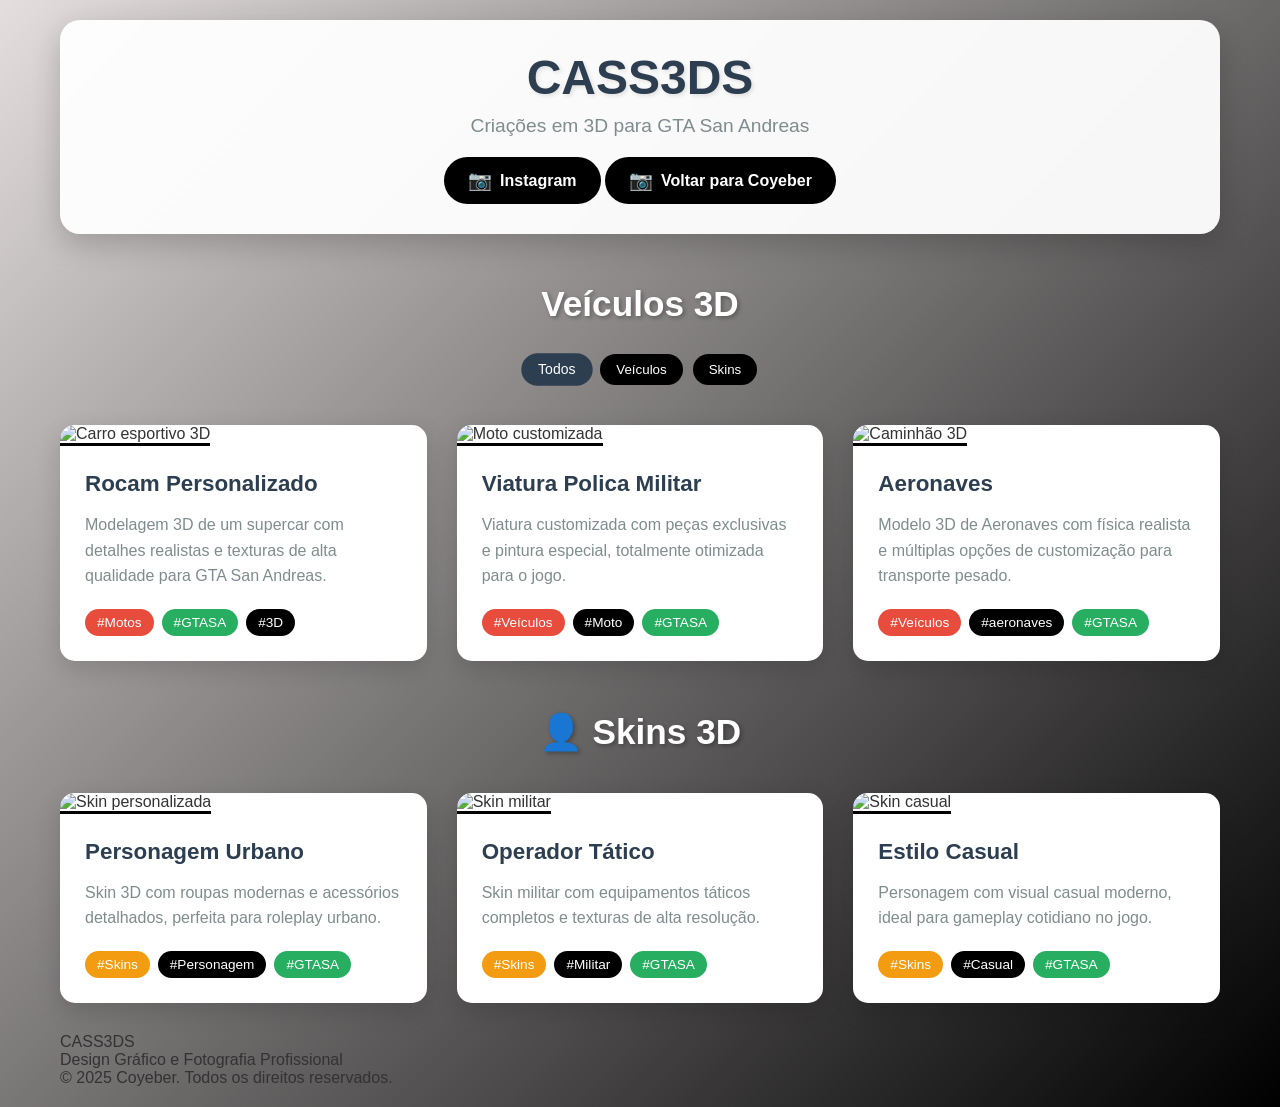
==== about.html @ 1d42cf5b "Add files via upload" ====
<!DOCTYPE html>
<html lang="pt-BR">
<head>
    <meta charset="UTF-8">
    <meta name="viewport" content="width=device-width, initial-scale=1.0">
    <title>CASS3DS - Veículos 3D & Skins GTA San Andreas</title>
    <link rel="icon" type="image/png" href="/api/placeholder/32/32">
    <link rel="stylesheet" href="styles2.css">
</head>
<head>
    <link rel="icon" type="image/png" href="https://i.ibb.co/FLfdYGYn/cass3ds-removebg-preview.png">
<body>
    <div class="container">
        <div class="header">
            <h1>CASS3DS</h1>
            <p>Criações em 3D para GTA San Andreas</p>
            <a href="https://www.instagram.com/cass3ds/?hl=pt" class="instagram-badge"> Instagram</a>
            <a href="index.html" class="instagram-badge"> Voltar para Coyeber</a>
        </div>

        <h2 class="section-title"> Veículos 3D</h2>
        <div class="posts-grid">
            <div class="post-card">
                <img src="https://i.ibb.co/Cs5NqG66/wwfasa.png" alt="Carro esportivo 3D" class="post-image">
                <div class="post-content">
                    <h3 class="post-title">Rocam Personalizado</h3>
                    <p class="post-description">Modelagem 3D de um supercar com detalhes realistas e texturas de alta qualidade para GTA San Andreas.</p>
                    <div class="post-tags">
                        <span class="tag vehicle">#Motos</span>
                        <span class="tag gta">#GTASA</span>
                        <span class="tag">#3D</span>
                    </div>
                </div>
            </div>

            <div class="post-card">
                <img src="https://i.ibb.co/00FVPtD/Screenshot-4.png" alt="Moto customizada" class="post-image">
                <div class="post-content">
                    <h3 class="post-title">Viatura Polica Militar</h3>
                    <p class="post-description">Viatura customizada com peças exclusivas e pintura especial, totalmente otimizada para o jogo.</p>
                    <div class="post-tags">
                        <span class="tag vehicle">#Veículos</span>
                        <span class="tag">#Moto</span>
                        <span class="tag gta">#GTASA</span>
                    </div>
                </div>
            </div>

            <div class="post-card">
                <img src="https://i.ibb.co/HfZ983Gx/fdzvgdh.png" alt="Caminhão 3D" class="post-image">
                <div class="post-content">
                    <h3 class="post-title">Aeronaves </h3>
                    <p class="post-description">Modelo 3D de Aeronaves com física realista e múltiplas opções de customização para transporte pesado.</p>
                    <div class="post-tags">
                        <span class="tag vehicle">#Veículos</span>
                        <span class="tag">#aeronaves</span>
                        <span class="tag gta">#GTASA</span>
                    </div>
                </div>
            </div>
        </div>

        <h2 class="section-title">👤 Skins 3D</h2>
        <div class="posts-grid">
            <div class="post-card">
                <img src="https://i.ibb.co/mVXtLrNr/web66.png" alt="Skin personalizada" class="post-image">
                <div class="post-content">
                    <h3 class="post-title">Personagem Urbano</h3>
                    <p class="post-description">Skin 3D com roupas modernas e acessórios detalhados, perfeita para roleplay urbano.</p>
                    <div class="post-tags">
                        <span class="tag skin">#Skins</span>
                        <span class="tag">#Personagem</span>
                        <span class="tag gta">#GTASA</span>
                    </div>
                </div>
            </div>

            <div class="post-card">
                <img src="https://i.ibb.co/3YchKKWd/web77.png" alt="Skin militar" class="post-image">
                <div class="post-content">
                    <h3 class="post-title">Operador Tático</h3>
                    <p class="post-description">Skin militar com equipamentos táticos completos e texturas de alta resolução.</p>
                    <div class="post-tags">
                        <span class="tag skin">#Skins</span>
                        <span class="tag">#Militar</span>
                        <span class="tag gta">#GTASA</span>
                    </div>
                </div>
            </div>

            <div class="post-card">
                <img src="https://i.ibb.co/1Gr09xMg/casa.png" alt="Skin casual" class="post-image">
                <div class="post-content">
                    <h3 class="post-title">Estilo Casual</h3>
                    <p class="post-description">Personagem com visual casual moderno, ideal para gameplay cotidiano no jogo.</p>
                    <div class="post-tags">
                        <span class="tag skin">#Skins</span>
                        <span class="tag">#Casual</span>
                        <span class="tag gta">#GTASA</span>
                    </div>
                </div>
            </div>

    
            
            

         <footer>
        <div class="logo">CASS3DS</div>
        <p>Design Gráfico e Fotografia Profissional</p>
    
            </a>
        </div>
        <p>&copy; 2025 Coyeber. Todos os direitos reservados.</p>
    </footer>
    <script src="script.js"></script>
</body>
</html>
---- styles2.css ----
* {
    margin: 0;
    padding: 0;
    box-sizing: border-box;
}

body {
    font-family: 'Arial', sans-serif;
    background: linear-gradient(135deg, #e4dede 0%, #000000 100%);
    min-height: 100vh;
    color: #333;
}

.container {
    max-width: 1200px;
    margin: 0 auto;
    padding: 20px;
}

.header {
    text-align: center;
    margin-bottom: 40px;
    background: rgba(255, 255, 255, 0.95);
    padding: 30px;
    border-radius: 20px;
    box-shadow: 0 10px 30px rgba(0, 0, 0, 0.2);
}

.header h1 {
    font-size: 3em;
    color: #2c3e50;
    margin-bottom: 10px;
    text-shadow: 2px 2px 4px rgba(0, 0, 0, 0.1);
}

.header p {
    font-size: 1.2em;
    color: #7f8c8d;
    margin-bottom: 20px;
}

.instagram-badge {
    display: inline-flex;
    align-items: center;
    background: linear-gradient(45deg, #000000 0%, #000000 25%, #000000 50%, #000000 75%, #000000 100%);
    color: white;
    padding: 12px 24px;
    border-radius: 50px;
    text-decoration: none;
    font-weight: bold;
    transition: transform 0.3s ease;
}

.instagram-badge:hover {
    transform: scale(1.05);
}

.instagram-badge::before {
    content: "📷";
    margin-right: 8px;
    font-size: 1.2em;
}

.posts-grid {
    display: grid;
    grid-template-columns: repeat(auto-fit, minmax(350px, 1fr));
    gap: 30px;
    margin-top: 40px;
}

.post-card {
    background: white;
    border-radius: 15px;
    overflow: hidden;
    box-shadow: 0 8px 25px rgba(0, 0, 0, 0.15);
    transition: transform 0.3s ease, box-shadow 0.3s ease;
}

.post-card:hover {
    transform: translateY(-10px);
    box-shadow: 0 15px 40px rgba(0, 0, 0, 0.25);
}

.post-image {
    width: 100%;
    height: 300px;
    object-fit: cover;
    border-bottom: 3px solid #000000;
}

.post-content {
    padding: 25px;
}

.post-title {
    font-size: 1.4em;
    font-weight: bold;
    color: #2c3e50;
    margin-bottom: 15px;
}

.post-description {
    color: #7f8c8d;
    line-height: 1.6;
    margin-bottom: 20px;
}

.post-tags {
    display: flex;
    flex-wrap: wrap;
    gap: 8px;
}

.tag {
    background: #000000;
    color: white;
    padding: 6px 12px;
    border-radius: 20px;
    font-size: 0.85em;
    font-weight: 500;
}

.tag.vehicle {
    background: #e74c3c;
}

.tag.skin {
    background: #f39c12;
}

.tag.gta {
    background: #27ae60;
}

.section-title {
    text-align: center;
    font-size: 2.2em;
    color: white;
    margin: 50px 0 30px 0;
    text-shadow: 2px 2px 4px rgba(0, 0, 0, 0.3);
}

.footer {
    text-align: center;
    margin-top: 60px;
    padding: 30px;
    background: rgba(255, 255, 255, 0.1);
    border-radius: 15px;
    color: white;
    backdrop-filter: blur(10px);
}

@media (max-width: 768px) {
    .header h1 {
        font-size: 2.2em;
    }
    
    .posts-grid {
        grid-template-columns: 1fr;
    }
    
    .container {
        padding: 15px;
    }
}


.post-card {
    opacity: 0;
    transform: translateY(20px);
    transition: opacity 0.5s ease, transform 0.5s ease;
}

.post-card.animate {
    opacity: 1;
    transform: translateY(0);
}


.modal {
    position: fixed;
    top: 0;
    left: 0;
    width: 100%;
    height: 100%;
    background-color: rgba(0, 0, 0, 0.8);
    display: flex;
    justify-content: center;
    align-items: center;
    z-index: 1000;
}

.modal-content {
    background: white;
    padding: 20px;
    border-radius: 10px;
    max-width: 80%;
    max-height: 80%;
    text-align: center;
    position: relative;
}

.modal-content img {
    max-width: 100%;
    max-height: 70vh;
    border-radius: 5px;
}

.close-modal {
    position: absolute;
    top: 10px;
    right: 20px;
    font-size: 30px;
    cursor: pointer;
    color: #333;
}

/* Botões de filtro */
.filter-buttons {
    display: flex;
    justify-content: center;
    gap: 10px;
    margin-bottom: 20px;
}

.filter-btn {
    padding: 8px 16px;
    border: none;
    border-radius: 20px;
    background: #000000;
    color: white;
    cursor: pointer;
    transition: all 0.3s ease;
}

.filter-btn.active {
    background: #2c3e50;
    transform: scale(1.05);
}

.filter-btn:hover {
    transform: scale(1.05);
}


.back-to-top {
    position: fixed;
    bottom: 20px;
    right: 20px;
    width: 50px;
    height: 50px;
    border-radius: 50%;
    background: linear-gradient(135deg, #667eea 0%, #764ba2 100%);
    color: white;
    border: none;
    font-size: 20px;
    cursor: pointer;
    display: none;
    box-shadow: 0 4px 15px rgba(0, 0, 0, 0.2);
    transition: all 0.3s ease;
}

.back-to-top:hover {
    transform: scale(1.1);
}
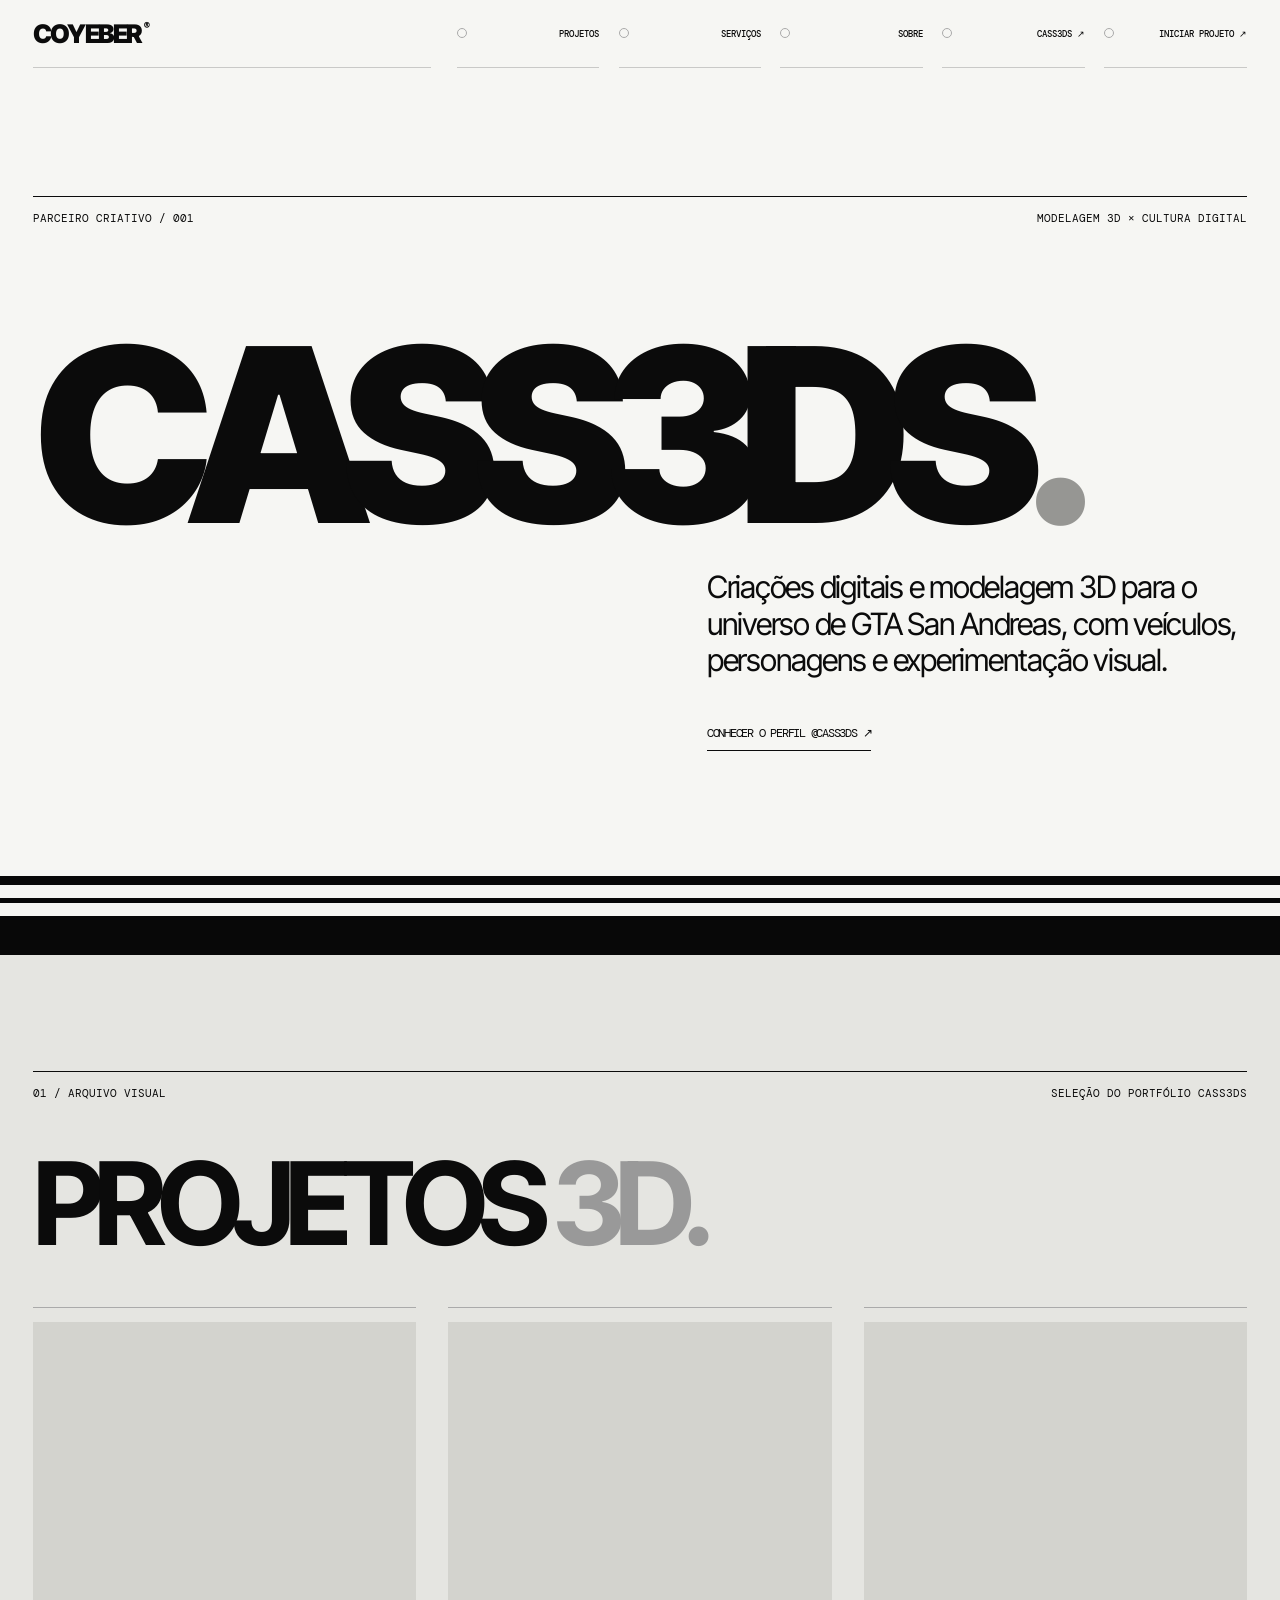
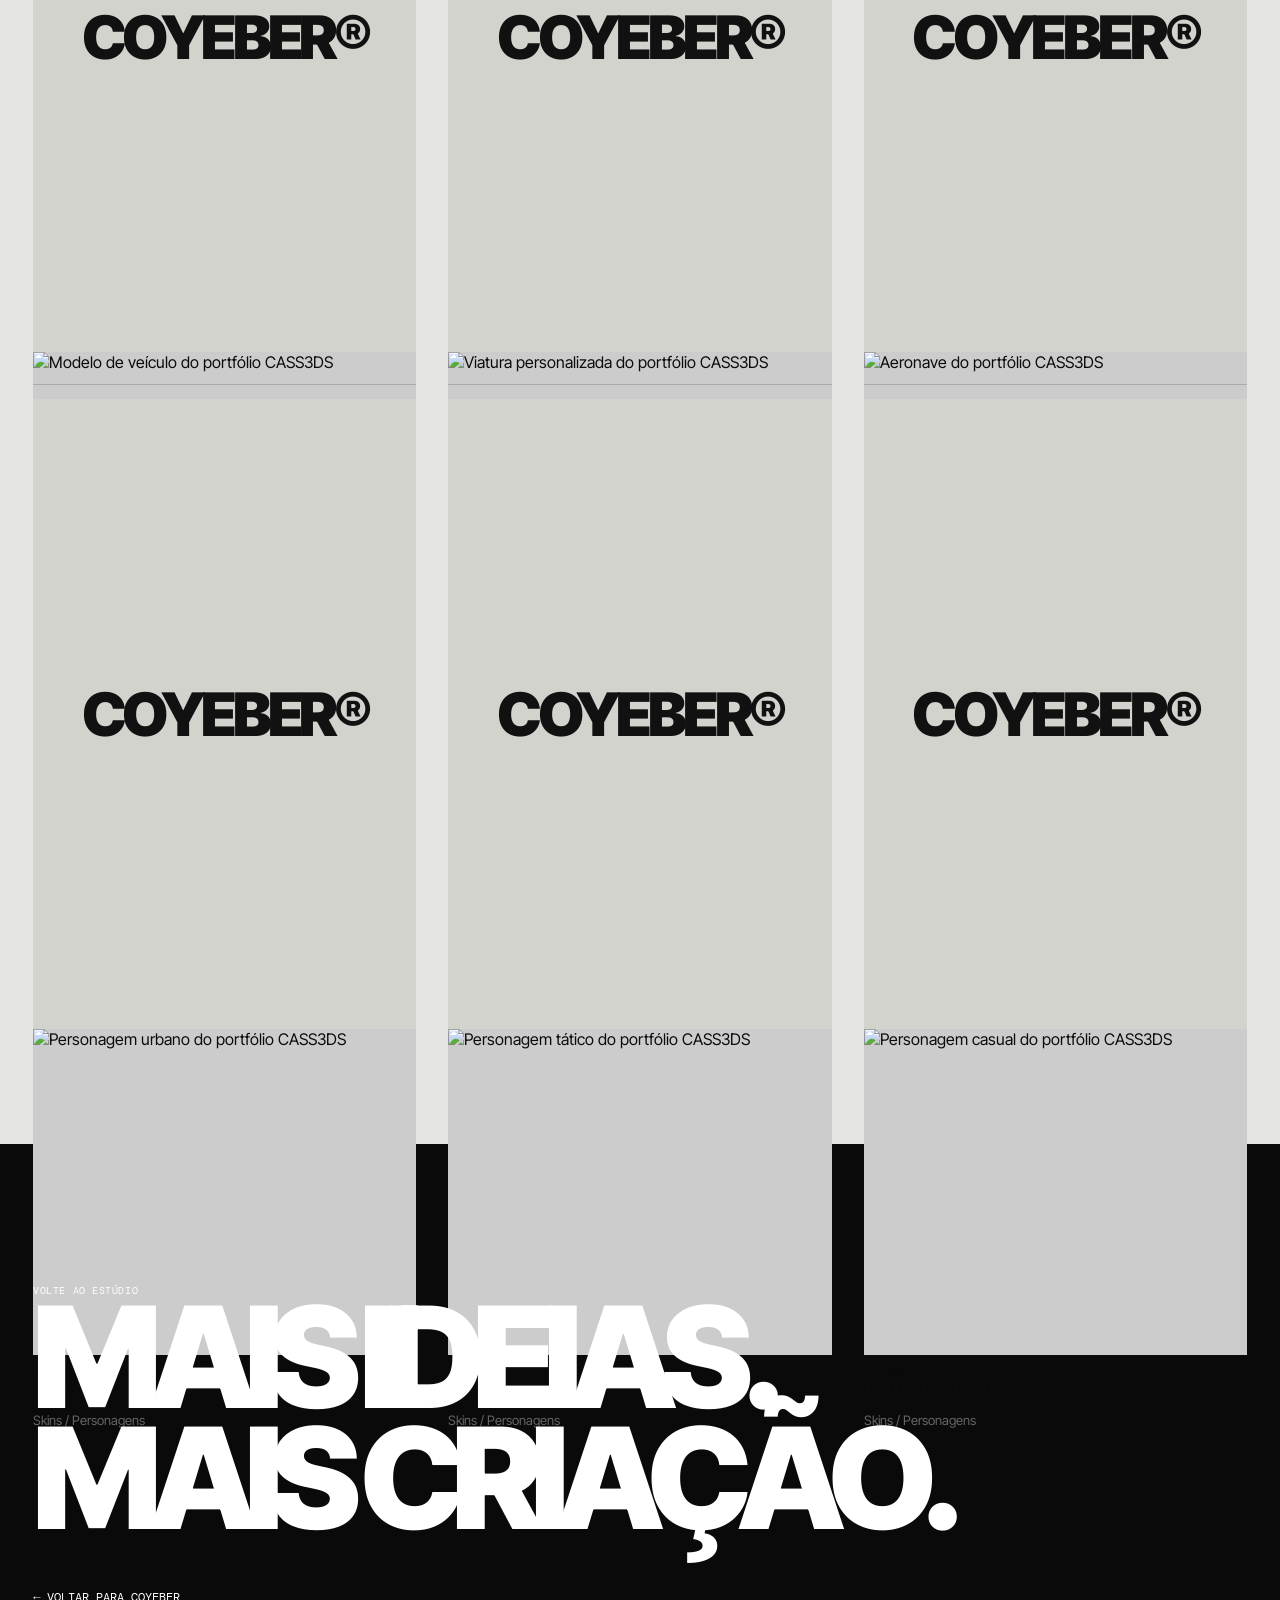
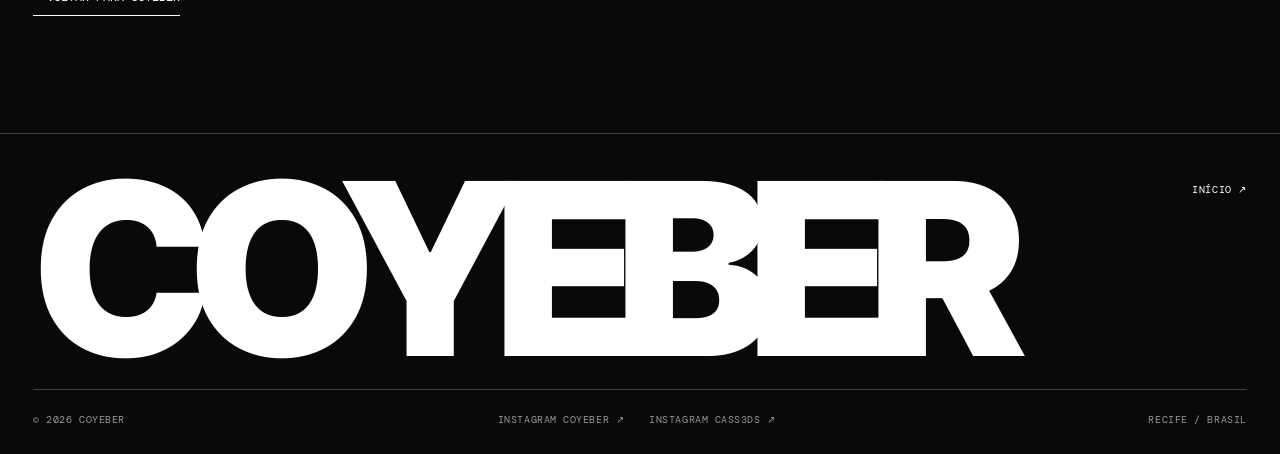
==== commit 2ca28dcd: "Redesign: unifica página do parceiro CASS3DS com identidade Coyeber" ====
--- a/about.html
+++ b/about.html
@@ -1,118 +1,78 @@
-<!DOCTYPE html>
-<html lang="pt-BR">
-<head>
-    <meta charset="UTF-8">
-    <meta name="viewport" content="width=device-width, initial-scale=1.0">
-    <title>CASS3DS - Veículos 3D & Skins GTA San Andreas</title>
-    <link rel="icon" type="image/png" href="/api/placeholder/32/32">
-    <link rel="stylesheet" href="styles2.css">
-</head>
-<head>
-    <link rel="icon" type="image/png" href="https://i.ibb.co/FLfdYGYn/cass3ds-removebg-preview.png">
-<body>
-    <div class="container">
-        <div class="header">
-            <h1>CASS3DS</h1>
-            <p>Criações em 3D para GTA San Andreas</p>
-            <a href="https://www.instagram.com/cass3ds/?hl=pt" class="instagram-badge"> Instagram</a>
-            <a href="index.html" class="instagram-badge"> Voltar para Coyeber</a>
-        </div>
-
-        <h2 class="section-title"> Veículos 3D</h2>
-        <div class="posts-grid">
-            <div class="post-card">
-                <img src="https://i.ibb.co/Cs5NqG66/wwfasa.png" alt="Carro esportivo 3D" class="post-image">
-                <div class="post-content">
-                    <h3 class="post-title">Rocam Personalizado</h3>
-                    <p class="post-description">Modelagem 3D de um supercar com detalhes realistas e texturas de alta qualidade para GTA San Andreas.</p>
-                    <div class="post-tags">
-                        <span class="tag vehicle">#Motos</span>
-                        <span class="tag gta">#GTASA</span>
-                        <span class="tag">#3D</span>
-                    </div>
-                </div>
-            </div>
-
-            <div class="post-card">
-                <img src="https://i.ibb.co/00FVPtD/Screenshot-4.png" alt="Moto customizada" class="post-image">
-                <div class="post-content">
-                    <h3 class="post-title">Viatura Polica Militar</h3>
-                    <p class="post-description">Viatura customizada com peças exclusivas e pintura especial, totalmente otimizada para o jogo.</p>
-                    <div class="post-tags">
-                        <span class="tag vehicle">#Veículos</span>
-                        <span class="tag">#Moto</span>
-                        <span class="tag gta">#GTASA</span>
-                    </div>
-                </div>
-            </div>
-
-            <div class="post-card">
-                <img src="https://i.ibb.co/HfZ983Gx/fdzvgdh.png" alt="Caminhão 3D" class="post-image">
-                <div class="post-content">
-                    <h3 class="post-title">Aeronaves </h3>
-                    <p class="post-description">Modelo 3D de Aeronaves com física realista e múltiplas opções de customização para transporte pesado.</p>
-                    <div class="post-tags">
-                        <span class="tag vehicle">#Veículos</span>
-                        <span class="tag">#aeronaves</span>
-                        <span class="tag gta">#GTASA</span>
-                    </div>
-                </div>
-            </div>
-        </div>
-
-        <h2 class="section-title">👤 Skins 3D</h2>
-        <div class="posts-grid">
-            <div class="post-card">
-                <img src="https://i.ibb.co/mVXtLrNr/web66.png" alt="Skin personalizada" class="post-image">
-                <div class="post-content">
-                    <h3 class="post-title">Personagem Urbano</h3>
-                    <p class="post-description">Skin 3D com roupas modernas e acessórios detalhados, perfeita para roleplay urbano.</p>
-                    <div class="post-tags">
-                        <span class="tag skin">#Skins</span>
-                        <span class="tag">#Personagem</span>
-                        <span class="tag gta">#GTASA</span>
-                    </div>
-                </div>
-            </div>
-
-            <div class="post-card">
-                <img src="https://i.ibb.co/3YchKKWd/web77.png" alt="Skin militar" class="post-image">
-                <div class="post-content">
-                    <h3 class="post-title">Operador Tático</h3>
-                    <p class="post-description">Skin militar com equipamentos táticos completos e texturas de alta resolução.</p>
-                    <div class="post-tags">
-                        <span class="tag skin">#Skins</span>
-                        <span class="tag">#Militar</span>
-                        <span class="tag gta">#GTASA</span>
-                    </div>
-                </div>
-            </div>
-
-            <div class="post-card">
-                <img src="https://i.ibb.co/1Gr09xMg/casa.png" alt="Skin casual" class="post-image">
-                <div class="post-content">
-                    <h3 class="post-title">Estilo Casual</h3>
-                    <p class="post-description">Personagem com visual casual moderno, ideal para gameplay cotidiano no jogo.</p>
-                    <div class="post-tags">
-                        <span class="tag skin">#Skins</span>
-                        <span class="tag">#Casual</span>
-                        <span class="tag gta">#GTASA</span>
-                    </div>
-                </div>
-            </div>
-
-    
-            
-            
-
-         <footer>
-        <div class="logo">CASS3DS</div>
-        <p>Design Gráfico e Fotografia Profissional</p>
-    
-            </a>
-        </div>
-        <p>&copy; 2025 Coyeber. Todos os direitos reservados.</p>
-    </footer>
-    <script src="script.js"></script>
-</body>
+<!DOCTYPE html>
+<html lang="pt-BR">
+<head>
+  <meta charset="UTF-8">
+  <meta name="viewport" content="width=device-width,initial-scale=1">
+  <meta name="description" content="Conheça a CASS3DS, parceiro criativo em modelagem e criações 3D para GTA San Andreas, apresentado pela Coyeber.">
+  <meta name="theme-color" content="#f6f6f3">
+  <title>CASS3DS — Parceiro criativo | Coyeber®</title>
+  <link rel="icon" type="image/png" href="https://i.ibb.co/xt2hvfv3/Screenshot-3-removebg-preview.png">
+  <link rel="preconnect" href="https://fonts.googleapis.com">
+  <link rel="preconnect" href="https://fonts.gstatic.com" crossorigin>
+  <link href="https://fonts.googleapis.com/css2?family=DM+Mono:wght@400;500&family=Inter+Tight:wght@400;500;600;700;800;900&display=swap" rel="stylesheet">
+  <link rel="stylesheet" href="styles.css">
+  <style>
+    .partner-hero {padding-top:clamp(90px,10vw,175px);padding-bottom:clamp(95px,9vw,150px);}
+    .partner-topline {font:11px var(--mono);border-top:1px solid var(--ink);padding-top:14px;display:flex;justify-content:space-between;gap:15px;}
+    .partner-title {font-size:clamp(81px,19vw,330px);line-height:.78;letter-spacing:-.1em;font-weight:900;margin:clamp(70px,9vw,155px) 0 40px;}
+    .partner-intro {margin-left:auto;max-width:540px;font-size:clamp(20px,2.4vw,36px);line-height:1.18;letter-spacing:-.04em;}
+    .partner-intro p {margin:0 0 30px;}
+    .partner-intro a {font:12px var(--mono);border-bottom:1px solid;display:inline-block;padding-bottom:9px;}
+    .partner-work {background:#e5e5e1;padding:clamp(85px,9vw,155px) 0;}
+    .partner-work h2 {font-size:clamp(52px,9vw,155px);letter-spacing:-.085em;line-height:.85;margin:55px 0;}
+    .partner-work h2 span {color:#999;}
+    .partner-gallery {display:grid;grid-template-columns:repeat(3,1fr);gap:clamp(16px,2.5vw,40px);}
+    .partner-gallery figure {margin:0;min-width:0;border-top:1px solid #aaa;padding-top:14px;}
+    .partner-gallery img {width:100%;aspect-ratio:1/.85;object-fit:cover;background:#ccc;}
+    .partner-gallery figcaption {padding-top:13px;}
+    .partner-gallery h3 {font-size:clamp(19px,2.2vw,31px);letter-spacing:-.055em;margin:0 0 9px;}
+    .partner-gallery p {font-size:13px;line-height:1.4;margin:0;color:#666;}
+    .partner-end {background:#0a0a0a;color:#fff;padding:clamp(80px,10vw,170px) 0;}
+    .partner-end h2 {font-weight:900;font-size:clamp(60px,11vw,185px);letter-spacing:-.09em;line-height:.86;margin:0 0 45px;}
+    .partner-end a {font:12px var(--mono);border-bottom:1px solid;padding-bottom:10px;}
+    @media(max-width:650px){.partner-title{font-size:19vw;}.partner-gallery{grid-template-columns:repeat(2,1fr)}.partner-intro{margin-left:0}.partner-topline{font-size:9px}}
+    @media(max-width:410px){.partner-gallery{grid-template-columns:1fr}}
+  </style>
+</head>
+<body>
+  <a class="skip-link" href="#conteudo">Pular para o conteúdo</a>
+  <header class="site-header">
+    <div class="header-inner">
+      <a href="index.html" class="brand">COYEBER<span class="brand-mark">®</span></a>
+      <button class="menu-toggle" aria-label="Abrir menu" aria-controls="primary-nav" aria-expanded="false"><span></span><span></span></button>
+      <nav class="primary-nav" id="primary-nav" aria-label="Navegação principal">
+        <a href="index.html#projetos"><i aria-hidden="true"></i> PROJETOS</a>
+        <a href="index.html#servicos"><i aria-hidden="true"></i> SERVIÇOS</a>
+        <a href="index.html#sobre"><i aria-hidden="true"></i> SOBRE</a>
+        <a href="https://www.instagram.com/cass3ds/" target="_blank" rel="noopener noreferrer"><i aria-hidden="true"></i> CASS3DS ↗</a>
+        <a href="index.html#contato" class="nav-contact"><i aria-hidden="true"></i> INICIAR PROJETO ↗</a>
+      </nav>
+    </div>
+  </header>
+  <main id="conteudo">
+    <section class="partner-hero section-shell">
+      <div class="partner-topline"><span>PARCEIRO CRIATIVO / 001</span><span>MODELAGEM 3D × CULTURA DIGITAL</span></div>
+      <h1 class="partner-title">CASS3DS<span style="color:#969693">.</span></h1>
+      <div class="partner-intro"><p>Criações digitais e modelagem 3D para o universo de GTA San Andreas, com veículos, personagens e experimentação visual.</p><a href="https://www.instagram.com/cass3ds/" target="_blank" rel="noopener noreferrer">CONHECER O PERFIL @CASS3DS ↗</a></div>
+    </section>
+    <div class="hero-stripes" aria-hidden="true"><span></span><span></span><span></span></div>
+    <section class="partner-work">
+      <div class="section-shell">
+        <div class="partner-topline"><span>01 / ARQUIVO VISUAL</span><span>SELEÇÃO DO PORTFÓLIO CASS3DS</span></div>
+        <h2>PROJETOS <span>3D.</span></h2>
+        <div class="partner-gallery">
+          <figure><img src="https://i.ibb.co/Cs5NqG66/wwfasa.png" alt="Modelo de veículo do portfólio CASS3DS" loading="lazy"><figcaption><h3>Rocam personalizado</h3><p>Veículos / GTA San Andreas</p></figcaption></figure>
+          <figure><img src="https://i.ibb.co/00FVPtD/Screenshot-4.png" alt="Viatura personalizada do portfólio CASS3DS" loading="lazy"><figcaption><h3>Viatura personalizada</h3><p>Veículos / GTA San Andreas</p></figcaption></figure>
+          <figure><img src="https://i.ibb.co/HfZ983Gx/fdzvgdh.png" alt="Aeronave do portfólio CASS3DS" loading="lazy"><figcaption><h3>Aeronaves</h3><p>Modelagem / GTA San Andreas</p></figcaption></figure>
+          <figure><img src="https://i.ibb.co/mVXtLrNr/web66.png" alt="Personagem urbano do portfólio CASS3DS" loading="lazy"><figcaption><h3>Personagem urbano</h3><p>Skins / Personagens</p></figcaption></figure>
+          <figure><img src="https://i.ibb.co/3YchKKWd/web77.png" alt="Personagem tático do portfólio CASS3DS" loading="lazy"><figcaption><h3>Operador tático</h3><p>Skins / Personagens</p></figcaption></figure>
+          <figure><img src="https://i.ibb.co/1Gr09xMg/casa.png" alt="Personagem casual do portfólio CASS3DS" loading="lazy"><figcaption><h3>Estilo casual</h3><p>Skins / Personagens</p></figcaption></figure>
+        </div>
+      </div>
+    </section>
+    <section class="partner-end"><div class="section-shell"><p class="section-kicker">VOLTE AO ESTÚDIO</p><h2>MAIS IDEIAS.<br>MAIS CRIAÇÃO.</h2><a href="index.html">← VOLTAR PARA COYEBER</a></div></section>
+  </main>
+  <footer class="site-footer"><div class="section-shell"><div class="footer-top"><a href="index.html" class="footer-wordmark">COYEBER<sup>®</sup></a><a href="index.html" class="back-top">INÍCIO ↗</a></div><div class="footer-bottom"><span>© <span id="year">2026</span> COYEBER</span><div><a href="https://www.instagram.com/coyeber/" target="_blank" rel="noopener noreferrer">INSTAGRAM COYEBER ↗</a><a href="https://www.instagram.com/cass3ds/" target="_blank" rel="noopener noreferrer">INSTAGRAM CASS3DS ↗</a></div><span>RECIFE / BRASIL</span></div></div></footer>
+  <script src="script.js" defer></script>
+</body>
 </html>
--- a/styles.css
+++ b/styles.css
@@ -0,0 +1,300 @@
+/* COYEBER® — editorial creative agency / 2026 */
+:root {
+  --paper: #f6f6f3;
+  --ink: #0b0b0b;
+  --white: #fff;
+  --gray: #686868;
+  --rule: #c9c9c7;
+  --muted: #e9e9e5;
+  --red: #df2228;
+  --mono: "DM Mono", "Courier New", monospace;
+  --sans: "Inter Tight", "Arial Narrow", Arial, sans-serif;
+  --page-margin: clamp(18px, 2.6vw, 48px);
+}
+*, *::before, *::after {box-sizing: border-box;}
+html {scroll-behavior: smooth;scroll-padding-top: 85px;}
+body {margin: 0;background: var(--paper);color: var(--ink);font-family: var(--sans);-webkit-font-smoothing: antialiased;}
+button, input, textarea, select {font: inherit;}
+button {cursor: pointer;}
+a {color: inherit;text-decoration: none;}
+img {max-width: 100%;display: block;}
+::selection {background: var(--ink);color: var(--white);}
+:focus-visible {outline: 2px solid var(--red);outline-offset: 5px;}
+.skip-link {position: fixed;top: -100px;left: 16px;padding: 12px 18px;color: white;background: black;z-index: 1000;}
+.skip-link:focus {top: 10px;}
+.section-shell {max-width: 1900px;margin-inline: auto;padding-inline: var(--page-margin);}
+.small-label,.section-kicker,.section-heading-top,.hero-meta,.hero-bottom,.cover-micro,.cover-foot,.project-index,.project-type,.archive-grid figcaption,.about-facts span,.process-grid>div>span,.contact-top,.form-disclaimer,.footer-bottom,.back-top {font-family: var(--mono);font-size: 10px;letter-spacing: .055em;}
+.site-header {position: relative;z-index: 100;background: var(--paper);}
+.header-inner {display: grid;grid-template-columns: 1.62fr 3.22fr;gap: 26px;max-width: 1900px;margin: auto;padding: 20px var(--page-margin) 0;}
+.brand {font-weight: 900;font-size: clamp(22px, 2vw, 31px);line-height: 1;letter-spacing: -.075em;white-space: nowrap;padding: 1px 0 20px;border-bottom: 1px solid var(--rule);}
+.brand-mark {font-family: var(--mono);font-size: 9px;vertical-align: top;letter-spacing: 0;margin-left: 3px;}
+.primary-nav {display: grid;grid-template-columns: repeat(5,minmax(0,1fr));gap: clamp(10px, 1.5vw, 25px);align-items: stretch;}
+.primary-nav>a {font-family: var(--mono);font-size: clamp(9px, .72vw, 12px);font-weight: 500;display: flex;align-items: flex-start;justify-content: space-between;gap: 5px;padding: 8px 0 20px;border-bottom: 1px solid var(--rule);white-space: nowrap;transition: border-color .2s;}
+.primary-nav>a:hover {border-color: var(--ink);}
+.primary-nav i {width: 10px;height: 10px;flex: 0 0 auto;border: 1px solid #aaa;border-radius: 50%;transition: background .2s,border-color .2s;}
+.primary-nav>a:hover i {background: var(--ink);border-color: var(--ink);}
+.nav-contact>span {font-size: 14px;line-height: .7;}
+.menu-toggle {display: none;}
+.hero {padding-top: clamp(80px, 8vw, 170px);min-height: min(760px,92vh);position: relative;padding-bottom: clamp(68px,7vw,125px);}
+.hero-meta {display: flex;justify-content: space-between;gap: 20px;color: #555;white-space: nowrap;font-size: 10px;}
+.status-dot {display: inline-block;width: 6px;height: 6px;background: var(--ink);border-radius: 100%;margin: 0 8px 1px 0;}
+.hero-composition {position: relative;padding-top: clamp(32px,3.9vw,70px);}
+.hero-title {font-size: clamp(60px,10.9vw,208px);line-height: .77;font-weight: 900;letter-spacing: -.095em;margin: 0;text-transform: uppercase;}
+.hero-title>span {display: block;white-space: nowrap;}
+.hero-indent {padding-left: 25.1%;}
+.hero-ending {display: flex !important;align-items: flex-end;gap: clamp(6px,1.1vw,20px);padding-left: 24.2%;margin-top: clamp(3px,.45vw,12px);}
+.hero-ending>span:last-child {font-size: .67em;letter-spacing: -.089em;margin-bottom: .017em;}
+.hero-period {color: var(--red);}
+.hero-object {height: .94em;width: 1.34em;flex: 0 0 auto;background: #080808;border-radius: 3px;color: white;display: flex;align-items: center;justify-content: center;position: relative;overflow: hidden;}
+.hero-object::before,.hero-object::after {content:"";position:absolute;border:1px solid #494949;border-radius:50%;width:.67em;height:.67em;transform:rotate(-26deg) scaleX(.56);}
+.hero-object::after {width:.84em;height:.84em;transform:rotate(26deg) scaleX(.56);border-color:#303030;}
+.hero-object-core {font-size:.64em;font-weight:900;letter-spacing:-.1em;line-height:1;color:white;transform:rotate(-17deg);z-index:1;}
+.object-caption {position:absolute;bottom:10%;left:7%;font-family:var(--mono);font-size:clamp(5px,.65vw,10px);letter-spacing:0;z-index:2;white-space:nowrap;}
+.hero-side-note {position:absolute;right:0;top:clamp(14px,1vw,25px);width:clamp(175px,18%,285px);text-align:justify;}
+.hero-side-note p {font-size:clamp(13px,1.1vw,19px);line-height:1.2;letter-spacing:-.03em;margin:14px 0 0;}
+.hero-side-note .small-label {display:block;text-align:right;color:#777;}
+.hero-bottom {display:flex;justify-content:space-between;align-items:center;gap:20px;margin-top:clamp(80px,10vw,180px);font-size:11px;}
+.inline-link {border-bottom: 1px solid var(--ink);padding-bottom:5px;font-family:var(--mono);}
+.inline-link span {margin-left:35px;}
+.hero-stripes {height: 89px;overflow:hidden;background:var(--paper);display:flex;flex-direction:column;justify-content:flex-end;gap:13px;}
+.hero-stripes span {display:block;background:#080808;width:100%;height:9px;flex-shrink:0;}
+.hero-stripes span:nth-child(2) {height:5px;}
+.hero-stripes span:last-child {height:39px;}
+.intro-section {background:var(--ink);color:white;padding:clamp(80px,10vw,185px) 0 clamp(85px,11vw,200px);}
+.intro-layout {display:grid;grid-template-columns:1fr 2.3fr;gap:40px;}
+.section-kicker {margin:0;padding-top:12px;}
+.intro-layout h2 {font-size:clamp(55px,8.9vw,160px);font-weight:900;line-height:.89;letter-spacing:-.08em;margin:0;}
+.intro-layout h2 em {font-style:normal;color:#8c8c8c;}
+.intro-layout p:not(.section-kicker) {font-size:clamp(19px,2.4vw,36px);line-height:1.24;letter-spacing:-.035em;max-width:760px;margin:60px 0 36px;}
+.text-link {display:inline-flex;align-items:center;gap:56px;font-family:var(--mono);font-size:12px;border-bottom:1px solid;padding-bottom:9px;}
+.text-link-light {border-color:#aaa;}
+.services-section,.works-section>.section-shell,.archive-section,.process-section {padding-top:clamp(90px,9vw,160px);padding-bottom:clamp(100px,9vw,165px);}
+.section-heading {margin-bottom:clamp(38px,5vw,80px);}
+.section-heading-top {border-top:1px solid var(--ink);padding-top:12px;display:flex;align-items:center;justify-content:space-between;gap:15px;font-size:11px;}
+.section-heading h2 {font-weight:900;letter-spacing:-.075em;line-height:.95;font-size:clamp(58px,8.1vw,145px);margin:clamp(40px,5vw,80px) 0 0;}
+.section-heading h2>span {color:#969693;}
+.section-heading h2 sup {font-family:var(--mono);letter-spacing:0;font-size:12px;vertical-align:top;position:relative;top:15px;margin-left:13px;}
+.services-list {border-top:1px solid var(--ink);}
+.service-row {display:grid;grid-template-columns: minmax(50px,.5fr) minmax(0,4fr) minmax(35px,.3fr);gap:20px;padding:clamp(20px,2.8vw,45px) 0;border-bottom:1px solid var(--rule);transition:padding .25s;}
+.service-row:hover {padding-inline:10px;}
+.service-num {font-family:var(--mono);font-size:11px;padding-top:7px;}
+.service-row h3 {font-size:clamp(25px,3.45vw,61px);line-height:1;letter-spacing:-.055em;margin:0;font-weight:800;}
+.service-row p {font-size:clamp(13px,1.15vw,19px);color:#5c5c5c;line-height:1.45;max-width:650px;margin:13px 0 0;}
+.service-arrow {font-size:clamp(27px,3vw,46px);line-height:1;justify-self:end;}
+.works-section {background:#ededeb;}
+.featured-grid {display:grid;grid-template-columns:1.23fr 1fr;gap:clamp(24px,3vw,55px);}
+.project-card {min-width:0;}
+.project-cover {height:clamp(300px,37vw,630px);overflow:hidden;position:relative;background:#151515;color:white;isolation:isolate;transition:transform .3s;}
+.project-card:not(.project-large) .project-cover {height:clamp(290px,31vw,510px);}
+.project-card:nth-child(3) .project-cover {height:clamp(290px,31vw,510px);}
+.project-card:nth-child(4) .project-cover {height:clamp(290px,31vw,510px);}
+.project-large {grid-row:span 1;}
+.cover-supercopa {background:#d72028;padding:clamp(25px,3vw,55px);display:flex;flex-direction:column;justify-content:space-between;}
+.cover-supercopa::before {content:"";position:absolute;width:65%;height:135%;border:2px solid #fff;border-radius:50%;top:-19%;right:-28%;transform:rotate(-29deg);opacity:.6;}
+.cover-supercopa::after {content:"";position:absolute;width:48%;height:108%;border:1px solid #fff;border-radius:50%;top:-7%;right:-13%;transform:rotate(-29deg);opacity:.6;}
+.cover-supercopa .cover-micro,.cover-supercopa .cover-foot,.super-text {position:relative;z-index:2;}
+.super-text {font-weight:900;letter-spacing:-.099em;font-size:clamp(63px,9.2vw,168px);line-height:.78;white-space:nowrap;}
+.super-text span {font-size:.1em;letter-spacing:0;position:relative;top:-4em;margin-left:8px;}
+.cover-foot {display:flex;justify-content:space-between;align-items:end;line-height:1.3;}
+.cover-foot span:first-child {font-weight:700;font-family:var(--sans);font-size:clamp(30px,3.8vw,60px);letter-spacing:-.075em;line-height:.87;}
+.cover-identity {padding:clamp(25px,3vw,50px);display:flex;flex-direction:column;justify-content:space-between;}
+.identity-symbol {font-size:clamp(200px,25vw,390px);line-height:.7;font-weight:900;letter-spacing:-.16em;text-align:center;margin-right:12%;}
+.identity-symbol span {font-size:.19em;vertical-align:top;letter-spacing:0;margin-left:.2em;color:#a8a8a8;}
+.identity-name {font-weight:900;font-size:clamp(21px,3.2vw,55px);letter-spacing:-.075em;}
+.cover-gallery {background:#e2e2e2;color:white;}
+.cover-gallery img {width:100%;height:100%;object-fit:cover;filter:grayscale(100%);transition:filter .5s,transform .6s;}
+.cover-gallery:hover img {filter:grayscale(0%);transform:scale(1.045);}
+.cover-stamp {position:absolute;bottom:22px;left:22px;background:#0b0b0b;color:white;padding:10px 12px;font-family:var(--mono);font-size:11px;line-height:1.4;}
+.cover-partner {background:#d6d5cf;color:#111;padding:clamp(25px,3vw,45px);display:flex;flex-direction:column;justify-content:space-between;}
+.cover-partner strong {font-weight:900;letter-spacing:-.1em;font-size:clamp(66px,9.9vw,160px);line-height:.95;position:relative;z-index:2;}
+.cover-partner strong span {font-weight:500;}
+.partner-grid {position:absolute;inset:0;background-image:linear-gradient(#9995 1px,transparent 1px),linear-gradient(90deg,#9995 1px,transparent 1px);background-size:39px 39px;opacity:.7;mask-image:linear-gradient(90deg,transparent,#000);}
+.partner-bottom {font-family:var(--mono);font-size:10px;letter-spacing:.08em;position:relative;z-index:2;}
+.project-info {display:flex;gap:14px;justify-content:space-between;padding:20px 0 48px;border-bottom:1px solid #b5b5b3;align-items:flex-end;}
+.project-index {display:block;color:#6b6b6b;}
+.project-info h3 {font-size:clamp(24px,2.5vw,41px);letter-spacing:-.06em;font-weight:800;line-height:1.05;margin:10px 0;}
+.project-info p {font-size:14px;line-height:1.45;margin:0;max-width:410px;color:#565656;}
+.project-type {font-size:10px;line-height:1.5;text-align:right;white-space:nowrap;}
+.project-action {text-decoration:underline;text-underline-offset:3px;}
+.archive-section {padding-bottom:clamp(100px,10vw,190px);}
+.archive-section .section-heading {margin-bottom:24px;}
+.archive-section .section-heading h2 span {color:var(--ink);}
+.archive-lead {font-size:clamp(17px,1.4vw,22px);line-height:1.3;max-width:630px;margin:0 0 50px auto;}
+.archive-grid {display:grid;grid-template-columns:repeat(3,1fr);gap:clamp(12px,2vw,28px);}
+.archive-grid figure {margin:0;min-width:0;}
+.archive-grid img {width:100%;aspect-ratio:1/1;object-fit:cover;background:#dededb;filter:grayscale(1);transition:filter .4s;}
+.archive-grid figure:hover img {filter:grayscale(0);}
+.archive-grid figcaption {border-bottom:1px solid var(--rule);display:flex;justify-content:space-between;padding:12px 0 18px;}
+.instagram-cta {display:flex;justify-content:space-between;align-items:center;gap:20px;border-top:1px solid var(--ink);border-bottom:1px solid var(--ink);margin-top:clamp(60px,8vw,130px);padding:clamp(24px,3vw,50px) 0;transition:padding .2s;}
+.instagram-cta:hover {padding-inline:12px;}
+.instagram-cta>span:first-child {display:flex;flex-direction:column;gap:12px;}
+.instagram-cta strong {font-size:clamp(53px,9vw,155px);letter-spacing:-.09em;line-height:.85;}
+.instagram-cta-arrow {font-size:clamp(44px,7vw,110px);line-height:1;}
+.about-section {background:#d9d9d4;padding:clamp(105px,10vw,180px) 0;}
+.about-layout {display:grid;grid-template-columns:1fr 2fr;gap:clamp(30px,4vw,75px);}
+.about-left {display:flex;flex-direction:column;justify-content:space-between;gap:80px;}
+.about-badge {height:180px;width:180px;border:1px solid #222;border-radius:50%;display:flex;align-items:center;justify-content:center;gap:4px;transform:rotate(-15deg);}
+.about-badge>span {font-weight:900;font-size:78px;letter-spacing:-.12em;}
+.about-badge small {font-family:var(--mono);font-size:9px;line-height:1.3;}
+.about-right h2 {font-size:clamp(51px,6.9vw,120px);letter-spacing:-.084em;line-height:.93;margin:0 0 75px;font-weight:900;}
+.about-right em {font-style:normal;color:#7a7a78;}
+.about-text {display:grid;grid-template-columns:1fr 1fr;gap:30px;}
+.about-text p {font-size:clamp(17px,1.5vw,23px);line-height:1.35;letter-spacing:-.025em;margin:0;}
+.about-facts {display:grid;grid-template-columns:repeat(3,1fr);gap:20px;border-top:1px solid #777;margin-top:75px;padding-top:23px;}
+.about-facts>div {display:flex;flex-direction:column;gap:6px;}
+.about-facts strong {font-size:clamp(14px,1.6vw,23px);letter-spacing:-.04em;}
+.about-facts span {color:#5c5c5c;}
+.process-grid {display:grid;grid-template-columns:repeat(4,1fr);gap:clamp(15px,2vw,35px);}
+.process-grid>div {border-top:1px solid var(--ink);padding-top:18px;}
+.process-grid h3 {font-size:clamp(27px,2.9vw,49px);letter-spacing:-.065em;margin:65px 0 13px;line-height:1;}
+.process-grid p {font-size:clamp(14px,1.15vw,18px);line-height:1.4;max-width:300px;color:#555;margin:0;}
+.contact-section {background:#090909;color:white;padding:clamp(85px,8vw,150px) 0 clamp(100px,9vw,175px);}
+.contact-top {display:flex;align-items:center;justify-content:space-between;border-top:1px solid #5d5d5d;padding-top:15px;}
+.contact-section h2 {font-size:clamp(77px,13.6vw,230px);line-height:.8;font-weight:900;letter-spacing:-.09em;margin:clamp(65px,9vw,130px) 0;}
+.contact-section h2 span {color:#777;}
+.contact-columns {display:grid;grid-template-columns:1fr 1.4fr;gap:clamp(35px,8vw,150px);align-items:start;}
+.contact-copy p {font-size:clamp(21px,2.6vw,40px);letter-spacing:-.05em;line-height:1.16;margin:0 0 45px;max-width:420px;}
+.contact-quick {display:inline-flex;align-items:center;gap:32px;border-bottom:1px solid #fff;padding-bottom:12px;font-family:var(--mono);font-size:12px;}
+.contact-form {display:grid;gap:28px;}
+.contact-form label {font-family:var(--mono);font-size:11px;display:flex;flex-direction:column;gap:12px;color:#a9a9a9;}
+.field-grid {display:grid;grid-template-columns:1fr 1fr;gap:20px;}
+.contact-form input,.contact-form select,.contact-form textarea {background:transparent;color:white;border:0;border-bottom:1px solid #686868;padding:12px 0 16px;border-radius:0;outline:0;width:100%;font-family:var(--sans);font-size:18px;}
+.contact-form input::placeholder,.contact-form textarea::placeholder {color:#6a6a6a;}
+.contact-form input:focus,.contact-form select:focus,.contact-form textarea:focus {border-color:#fff;}
+.contact-form select {appearance:none;background-image:url("data:image/svg+xml,%3Csvg xmlns='http://www.w3.org/2000/svg' width='16' height='16' viewBox='0 0 24 24' fill='none' stroke='white' stroke-width='2'%3E%3Cpath d='m6 9 6 6 6-6'/%3E%3C/svg%3E");background-repeat:no-repeat;background-position:right center;padding-right:22px;}
+.contact-form select option {background:#181818;}
+.contact-form button {border:none;background:white;color:#070707;font-family:var(--mono);font-size:12px;text-align:left;display:flex;justify-content:space-between;padding:22px 25px;transition:background .2s;}
+.contact-form button:hover {background:#d5d5d3;}
+.contact-form button span {font-size:24px;line-height:.6;}
+.form-disclaimer {font-size:10px;color:#929292;margin:-12px 0 0;line-height:1.5;}
+.site-footer {background:#090909;color:#fff;border-top:1px solid #3f3f3f;padding:45px 0 28px;}
+.footer-top {display:flex;justify-content:space-between;align-items:flex-start;gap:20px;border-bottom:1px solid #3f3f3f;padding-bottom:30px;}
+.footer-wordmark {font-size:clamp(80px,18.8vw,330px);font-weight:900;line-height:.75;letter-spacing:-.095em;display:block;}
+.footer-wordmark sup {font-family:var(--mono);letter-spacing:0;font-size:12px;position:relative;top:-3em;}
+.back-top {white-space:nowrap;padding-top:4px;}
+.footer-bottom {display:flex;justify-content:space-between;gap:24px;flex-wrap:wrap;padding-top:23px;color:#999;}
+.footer-bottom>div {display:flex;gap:25px;}
+.footer-bottom a:hover,.back-top:hover {color:white;text-decoration:underline;text-underline-offset:4px;}
+@media (min-width: 1800px) {.hero-title {font-size:208px;}.hero {min-height:820px;}}
+@media (max-width: 1150px) {
+  .header-inner {grid-template-columns:1.2fr 3fr;}
+  .primary-nav {gap:12px;}
+  .primary-nav>a {font-size:9px;}
+  .primary-nav i {width:7px;height:7px;}
+  .hero-title {font-size:10.5vw;}
+  .hero-side-note {width:190px;}
+  .project-type {white-space:normal;}
+}
+@media (max-width: 850px) {
+  .header-inner {display:flex;align-items:center;justify-content:space-between;padding-bottom:15px;border-bottom:1px solid var(--rule);}
+  .brand {padding:0;border:0;}
+  .menu-toggle {border:1px solid var(--ink);width:45px;height:43px;display:flex;flex-direction:column;justify-content:center;align-items:center;gap:6px;background:transparent;}
+  .menu-toggle span {width:19px;height:2px;background:var(--ink);transition:transform .2s;}
+  .menu-toggle[aria-expanded="true"] span:first-child {transform:translateY(4px) rotate(45deg);}
+  .menu-toggle[aria-expanded="true"] span:last-child {transform:translateY(-4px) rotate(-45deg);}
+  .primary-nav {display:none;position:absolute;top:100%;left:0;right:0;background:var(--paper);padding:15px var(--page-margin) 25px;border-bottom:1px solid var(--ink);box-shadow:0 12px 25px #0001;grid-template-columns:1fr;gap:0;}
+  .primary-nav.is-open {display:grid;}
+  .primary-nav>a {padding:15px 0;font-size:13px;justify-content:flex-start;gap:14px;}
+  .primary-nav>a span {margin-left:auto;}
+  .hero {min-height:650px;padding-top:90px;}
+  .hero-meta span:last-child {display:none;}
+  .hero-composition {padding-top:90px;}
+  .hero-side-note {top:0;width:200px;}
+  .hero-title {font-size:10.5vw;}
+  .hero-indent {padding-left:12%;}
+  .hero-ending {padding-left:4%;}
+  .hero-ending>span:last-child {font-size:.77em;}
+  .hero-object {width:1.1em;}
+  .intro-layout {grid-template-columns:1fr;}
+  .intro-layout .section-kicker {margin-bottom:35px;}
+  .intro-layout p:not(.section-kicker) {margin-top:38px;}
+  .featured-grid {gap:24px;}
+  .project-card:not(.project-large) .project-cover,.project-cover {height:360px;}
+  .project-info {flex-direction:column;align-items:start;padding-bottom:32px;}
+  .project-type {text-align:left;}
+  .about-layout {grid-template-columns:1fr;}
+  .about-left {flex-direction:row;align-items:start;}
+  .about-badge {height:100px;width:100px;}
+  .about-badge>span {font-size:42px;}
+  .about-badge small {font-size:6px;}
+  .about-right h2 {margin-bottom:45px;}
+  .contact-columns {grid-template-columns:1fr;}
+}
+@media (max-width: 600px) {
+  html {scroll-padding-top:65px;}
+  .section-shell {padding-inline:19px;}
+  .hero {min-height:610px;padding-top:38px;padding-bottom:75px;}
+  .hero-meta {font-size:9px;line-height:1.4;flex-wrap:wrap;gap:8px;}
+  .hero-meta span:nth-child(2) {margin-left:auto;}
+  .hero-composition {padding-top:135px;}
+  .hero-side-note {top:12px;right:0;width:min(220px,64vw);}
+  .hero-side-note p {font-size:13px;margin-top:9px;}
+  .hero-title {font-size:12.1vw;line-height:.91;letter-spacing:-.09em;}
+  .hero-indent {padding-left:10%;}
+  .hero-ending {gap:5px;padding-left:0;margin-top:7px;}
+  .hero-ending>span:last-child {font-size:.73em;}
+  .hero-object {width:1.23em;height:.98em;}
+  .object-caption {font-size:5px;}
+  .hero-bottom {margin-top:105px;align-items:flex-end;}
+  .hero-bottom>span {font-size:9px;text-align:right;}
+  .hero-bottom a {font-size:10px;max-width:148px;}
+  .hero-bottom a span {margin-left:10px;}
+  .hero-stripes {height:54px;gap:7px;}
+  .hero-stripes span {height:6px;}
+  .hero-stripes span:nth-child(2) {height:4px;}
+  .hero-stripes span:last-child {height:25px;}
+  .intro-section {padding-top:90px;padding-bottom:90px;}
+  .intro-layout h2 {font-size:14vw;}
+  .intro-layout p:not(.section-kicker) {font-size:20px;}
+  .section-heading-top {font-size:9px;}
+  .section-heading h2 {font-size:13vw;margin-top:42px;}
+  .section-heading h2 sup {font-size:9px;top:2px;margin-left:5px;}
+  .service-row {grid-template-columns:30px 1fr 20px;gap:8px;padding:23px 0;}
+  .service-row h3 {font-size:24px;}
+  .service-row p {font-size:13px;}
+  .service-arrow {font-size:22px;}
+  .featured-grid {grid-template-columns:1fr;gap:18px;}
+  .project-card:not(.project-large) .project-cover,.project-card:nth-child(3) .project-cover,.project-card:nth-child(4) .project-cover,.project-cover {height:365px;}
+  .super-text {font-size:clamp(61px,17vw,110px);}
+  .cover-supercopa {padding:25px;}
+  .cover-foot span:first-child {font-size:37px;}
+  .identity-symbol {font-size:260px;}
+  .cover-partner strong {font-size:100px;}
+  .project-info {gap:10px;}
+  .project-info h3 {font-size:28px;}
+  .archive-grid {grid-template-columns:repeat(2,1fr);gap:12px;}
+  .archive-lead {font-size:16px;margin-bottom:30px;}
+  .archive-grid figcaption {font-size:9px;}
+  .instagram-cta strong {font-size:16vw;}
+  .instagram-cta-arrow {font-size:50px;}
+  .about-section {padding:90px 0;}
+  .about-left {margin-bottom:30px;}
+  .about-right h2 {font-size:12.6vw;}
+  .about-text {grid-template-columns:1fr;gap:17px;}
+  .about-text p {font-size:18px;}
+  .about-facts {grid-template-columns:1fr 1fr;gap:24px 10px;margin-top:45px;}
+  .about-facts strong {font-size:17px;}
+  .process-grid {grid-template-columns:1fr 1fr;gap:35px 18px;}
+  .process-grid h3 {font-size:29px;margin:35px 0 10px;}
+  .process-grid p {font-size:14px;}
+  .contact-section h2 {font-size:17vw;margin:85px 0 55px;}
+  .contact-top {font-size:9px;}
+  .contact-copy p {font-size:29px;margin-bottom:35px;}
+  .field-grid {grid-template-columns:1fr;gap:25px;}
+  .contact-form input,.contact-form select,.contact-form textarea {font-size:16px;}
+  .footer-top {display:block;}
+  .footer-wordmark {font-size:20vw;margin-bottom:28px;}
+  .back-top {display:block;text-align:right;}
+  .footer-bottom {flex-direction:column;font-size:9px;}
+  .footer-bottom>div {flex-wrap:wrap;gap:14px 18px;}
+}
+@media (max-width: 360px) {
+  .hero-title {font-size:11.7vw;}
+  .hero-ending>span:last-child {font-size:.70em;}
+  .hero-object {width:1.12em;}
+  .cover-partner strong {font-size:82px;}
+}
+@media (prefers-reduced-motion: reduce) {
+  html {scroll-behavior:auto;}
+  *,*::before,*::after {transition:none !important;animation:none !important;}
+}
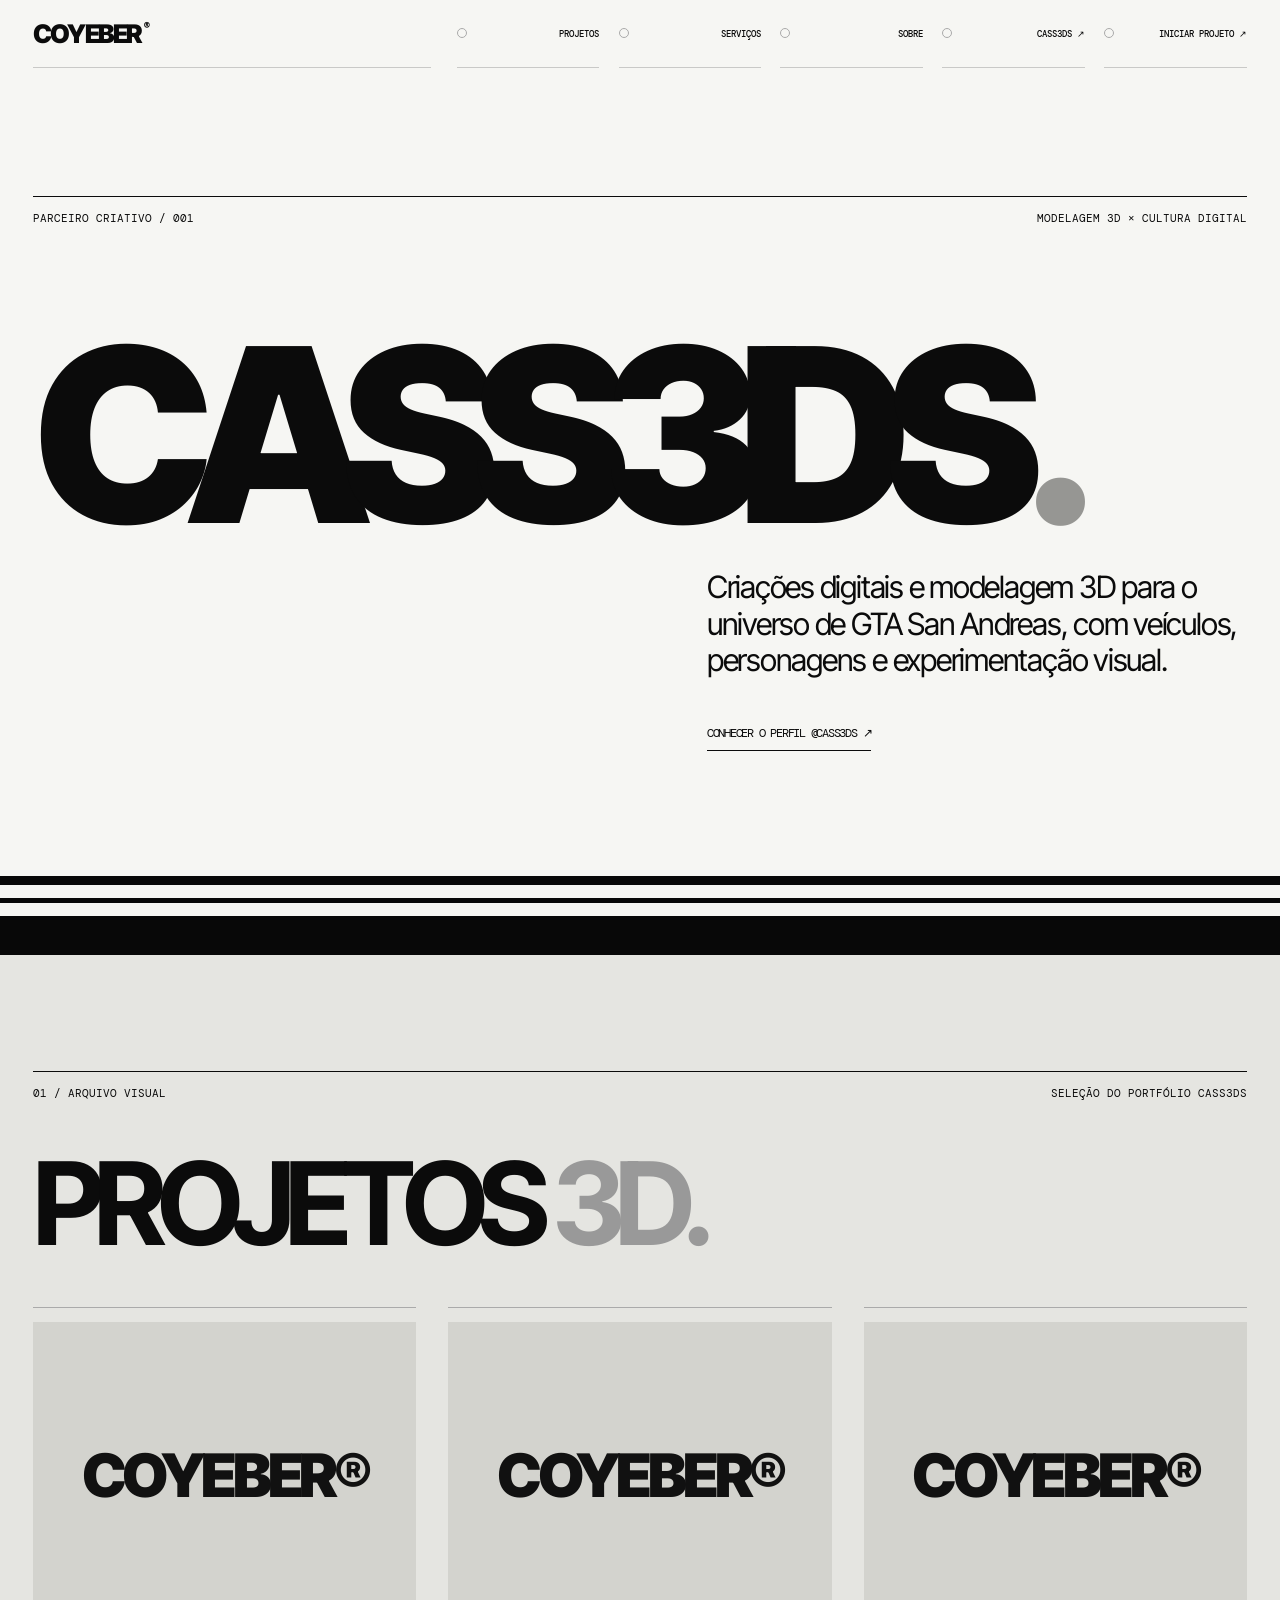
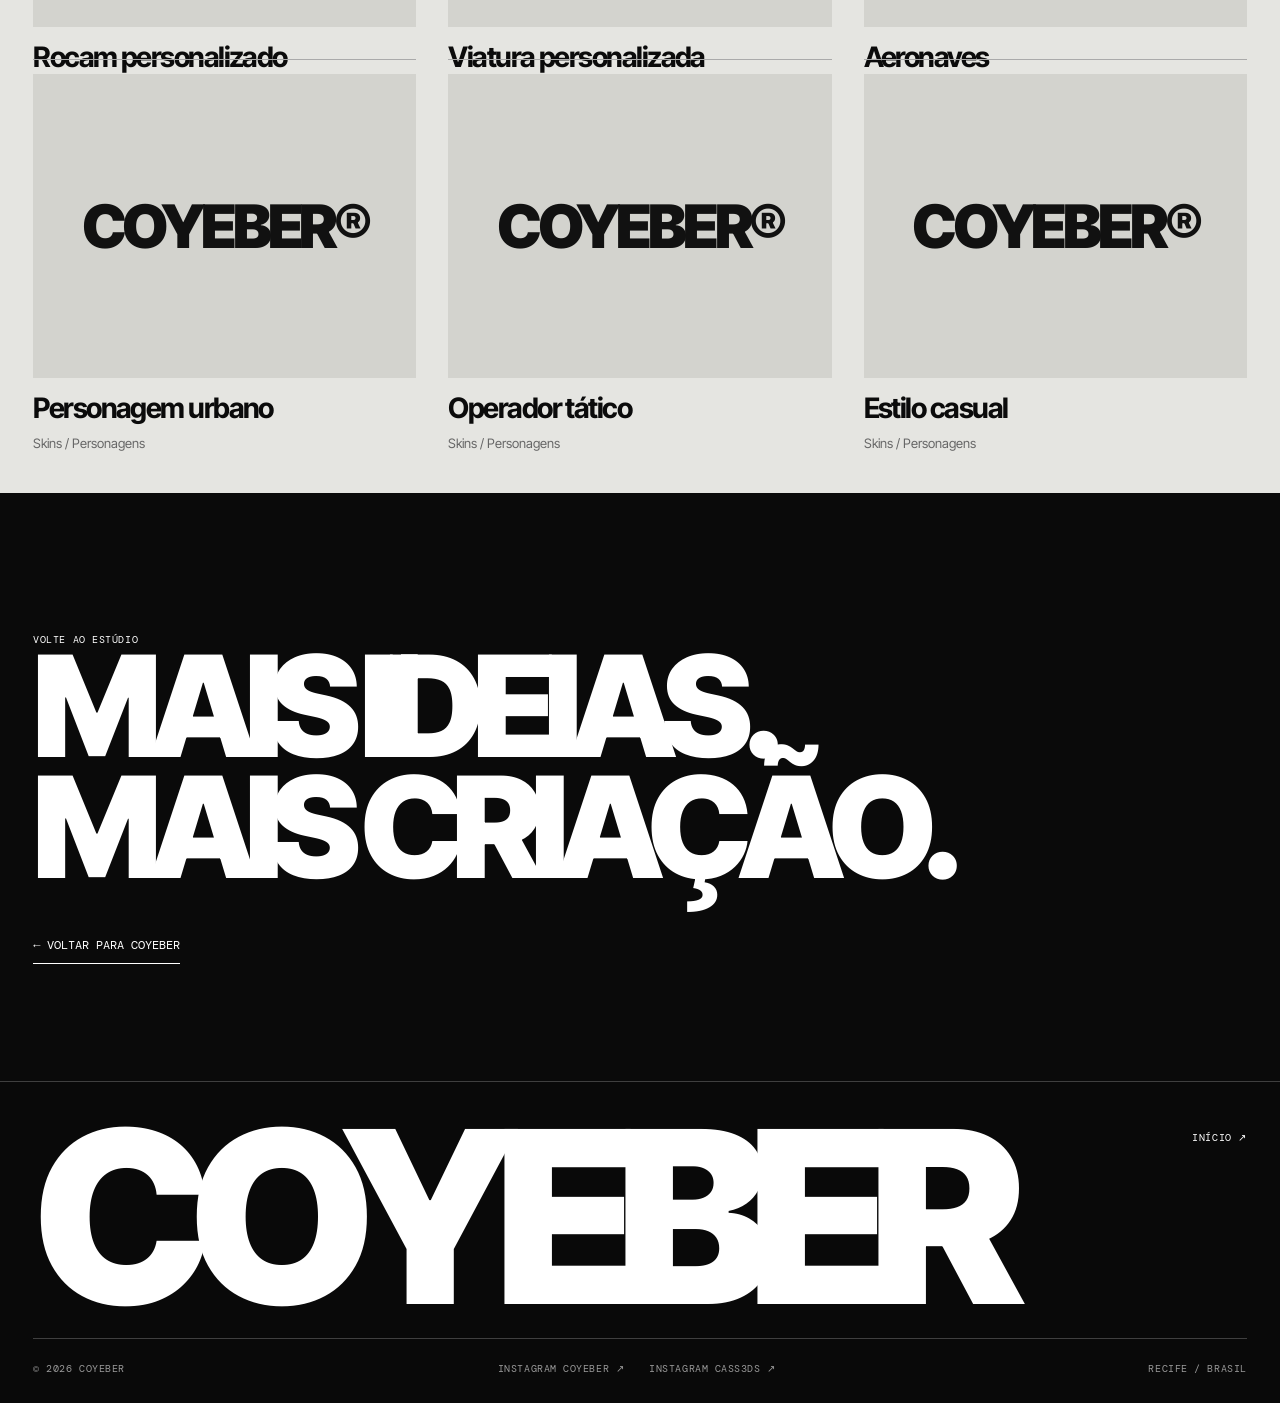
==== commit 787a3c6c: "Fix published pages: load uncached 2026 CSS and JS assets" ====
--- a/about.html
+++ b/about.html
@@ -10,7 +10,7 @@
   <link rel="preconnect" href="https://fonts.googleapis.com">
   <link rel="preconnect" href="https://fonts.gstatic.com" crossorigin>
   <link href="https://fonts.googleapis.com/css2?family=DM+Mono:wght@400;500&family=Inter+Tight:wght@400;500;600;700;800;900&display=swap" rel="stylesheet">
-  <link rel="stylesheet" href="styles.css">
+  <link rel="stylesheet" href="./coyeber-redesign-2026.css">
   <style>
     .partner-hero {padding-top:clamp(90px,10vw,175px);padding-bottom:clamp(95px,9vw,150px);}
     .partner-topline {font:11px var(--mono);border-top:1px solid var(--ink);padding-top:14px;display:flex;justify-content:space-between;gap:15px;}
@@ -73,6 +73,6 @@
     <section class="partner-end"><div class="section-shell"><p class="section-kicker">VOLTE AO ESTÚDIO</p><h2>MAIS IDEIAS.<br>MAIS CRIAÇÃO.</h2><a href="index.html">← VOLTAR PARA COYEBER</a></div></section>
   </main>
   <footer class="site-footer"><div class="section-shell"><div class="footer-top"><a href="index.html" class="footer-wordmark">COYEBER<sup>®</sup></a><a href="index.html" class="back-top">INÍCIO ↗</a></div><div class="footer-bottom"><span>© <span id="year">2026</span> COYEBER</span><div><a href="https://www.instagram.com/coyeber/" target="_blank" rel="noopener noreferrer">INSTAGRAM COYEBER ↗</a><a href="https://www.instagram.com/cass3ds/" target="_blank" rel="noopener noreferrer">INSTAGRAM CASS3DS ↗</a></div><span>RECIFE / BRASIL</span></div></div></footer>
-  <script src="script.js" defer></script>
+  <script src="./coyeber-redesign-2026.js" defer></script>
 </body>
 </html>
--- a/coyeber-redesign-2026.css
+++ b/coyeber-redesign-2026.css
@@ -0,0 +1,301 @@
+/* COYEBER® — editorial creative agency / 2026 */
+:root {
+  --paper: #f6f6f3;
+  --ink: #0b0b0b;
+  --white: #fff;
+  --gray: #686868;
+  --rule: #c9c9c7;
+  --muted: #e9e9e5;
+  --red: #df2228;
+  --mono: "DM Mono", "Courier New", monospace;
+  --sans: "Inter Tight", "Arial Narrow", Arial, sans-serif;
+  --page-margin: clamp(18px, 2.6vw, 48px);
+}
+*, *::before, *::after {box-sizing: border-box;}
+html {scroll-behavior: smooth;scroll-padding-top: 85px;}
+body {margin: 0;background: var(--paper);color: var(--ink);font-family: var(--sans);-webkit-font-smoothing: antialiased;}
+button, input, textarea, select {font: inherit;}
+button {cursor: pointer;}
+a {color: inherit;text-decoration: none;}
+img {max-width: 100%;display: block;}
+::selection {background: var(--ink);color: var(--white);}
+:focus-visible {outline: 2px solid var(--red);outline-offset: 5px;}
+.skip-link {position: fixed;top: -100px;left: 16px;padding: 12px 18px;color: white;background: black;z-index: 1000;}
+.skip-link:focus {top: 10px;}
+.section-shell {max-width: 1900px;margin-inline: auto;padding-inline: var(--page-margin);}
+.small-label,.section-kicker,.section-heading-top,.hero-meta,.hero-bottom,.cover-micro,.cover-foot,.project-index,.project-type,.archive-grid figcaption,.about-facts span,.process-grid>div>span,.contact-top,.form-disclaimer,.footer-bottom,.back-top {font-family: var(--mono);font-size: 10px;letter-spacing: .055em;}
+.site-header {position: relative;z-index: 100;background: var(--paper);}
+.header-inner {display: grid;grid-template-columns: 1.62fr 3.22fr;gap: 26px;max-width: 1900px;margin: auto;padding: 20px var(--page-margin) 0;}
+.brand {font-weight: 900;font-size: clamp(22px, 2vw, 31px);line-height: 1;letter-spacing: -.075em;white-space: nowrap;padding: 1px 0 20px;border-bottom: 1px solid var(--rule);}
+.brand-mark {font-family: var(--mono);font-size: 9px;vertical-align: top;letter-spacing: 0;margin-left: 3px;}
+.primary-nav {display: grid;grid-template-columns: repeat(5,minmax(0,1fr));gap: clamp(10px, 1.5vw, 25px);align-items: stretch;}
+.primary-nav>a {font-family: var(--mono);font-size: clamp(9px, .72vw, 12px);font-weight: 500;display: flex;align-items: flex-start;justify-content: space-between;gap: 5px;padding: 8px 0 20px;border-bottom: 1px solid var(--rule);white-space: nowrap;transition: border-color .2s;}
+.primary-nav>a:hover {border-color: var(--ink);}
+.primary-nav i {width: 10px;height: 10px;flex: 0 0 auto;border: 1px solid #aaa;border-radius: 50%;transition: background .2s,border-color .2s;}
+.primary-nav>a:hover i {background: var(--ink);border-color: var(--ink);}
+.nav-contact>span {font-size: 14px;line-height: .7;}
+.menu-toggle {display: none;}
+.hero {padding-top: clamp(80px, 8vw, 170px);min-height: min(760px,92vh);position: relative;padding-bottom: clamp(68px,7vw,125px);}
+.hero-meta {display: flex;justify-content: space-between;gap: 20px;color: #555;white-space: nowrap;font-size: 10px;}
+.status-dot {display: inline-block;width: 6px;height: 6px;background: var(--ink);border-radius: 100%;margin: 0 8px 1px 0;}
+.hero-composition {position: relative;padding-top: clamp(32px,3.9vw,70px);}
+.hero-title {font-size: clamp(60px,10.9vw,208px);line-height: .77;font-weight: 900;letter-spacing: -.095em;margin: 0;text-transform: uppercase;}
+.hero-title>span {display: block;white-space: nowrap;}
+.hero-indent {padding-left: 25.1%;}
+.hero-ending {display: flex !important;align-items: flex-end;gap: clamp(6px,1.1vw,20px);padding-left: 24.2%;margin-top: clamp(3px,.45vw,12px);}
+.hero-ending>span:last-child {font-size: .67em;letter-spacing: -.089em;margin-bottom: .017em;}
+.hero-period {color: var(--red);}
+.hero-object {height: .94em;width: 1.34em;flex: 0 0 auto;background: #080808;border-radius: 3px;color: white;display: flex;align-items: center;justify-content: center;position: relative;overflow: hidden;}
+.hero-object::before,.hero-object::after {content:"";position:absolute;border:1px solid #494949;border-radius:50%;width:.67em;height:.67em;transform:rotate(-26deg) scaleX(.56);}
+.hero-object::after {width:.84em;height:.84em;transform:rotate(26deg) scaleX(.56);border-color:#303030;}
+.hero-object-core {font-size:.64em;font-weight:900;letter-spacing:-.1em;line-height:1;color:white;transform:rotate(-17deg);z-index:1;}
+.object-caption {position:absolute;bottom:10%;left:7%;font-family:var(--mono);font-size:clamp(5px,.65vw,10px);letter-spacing:0;z-index:2;white-space:nowrap;}
+.hero-side-note {position:absolute;right:0;top:clamp(14px,1vw,25px);width:clamp(175px,18%,285px);text-align:justify;}
+.hero-side-note p {font-size:clamp(13px,1.1vw,19px);line-height:1.2;letter-spacing:-.03em;margin:14px 0 0;}
+.hero-side-note .small-label {display:block;text-align:right;color:#777;}
+.hero-bottom {display:flex;justify-content:space-between;align-items:center;gap:20px;margin-top:clamp(80px,10vw,180px);font-size:11px;}
+.inline-link {border-bottom: 1px solid var(--ink);padding-bottom:5px;font-family:var(--mono);}
+.inline-link span {margin-left:35px;}
+.hero-stripes {height: 89px;overflow:hidden;background:var(--paper);display:flex;flex-direction:column;justify-content:flex-end;gap:13px;}
+.hero-stripes span {display:block;background:#080808;width:100%;height:9px;flex-shrink:0;}
+.hero-stripes span:nth-child(2) {height:5px;}
+.hero-stripes span:last-child {height:39px;}
+.intro-section {background:var(--ink);color:white;padding:clamp(80px,10vw,185px) 0 clamp(85px,11vw,200px);}
+.intro-layout {display:grid;grid-template-columns:1fr 2.3fr;gap:40px;}
+.section-kicker {margin:0;padding-top:12px;}
+.intro-layout h2 {font-size:clamp(55px,8.9vw,160px);font-weight:900;line-height:.89;letter-spacing:-.08em;margin:0;}
+.intro-layout h2 em {font-style:normal;color:#8c8c8c;}
+.intro-layout p:not(.section-kicker) {font-size:clamp(19px,2.4vw,36px);line-height:1.24;letter-spacing:-.035em;max-width:760px;margin:60px 0 36px;}
+.text-link {display:inline-flex;align-items:center;gap:56px;font-family:var(--mono);font-size:12px;border-bottom:1px solid;padding-bottom:9px;}
+.text-link-light {border-color:#aaa;}
+.services-section,.works-section>.section-shell,.archive-section,.process-section {padding-top:clamp(90px,9vw,160px);padding-bottom:clamp(100px,9vw,165px);}
+.section-heading {margin-bottom:clamp(38px,5vw,80px);}
+.section-heading-top {border-top:1px solid var(--ink);padding-top:12px;display:flex;align-items:center;justify-content:space-between;gap:15px;font-size:11px;}
+.section-heading h2 {font-weight:900;letter-spacing:-.075em;line-height:.95;font-size:clamp(58px,8.1vw,145px);margin:clamp(40px,5vw,80px) 0 0;}
+.section-heading h2>span {color:#969693;}
+.section-heading h2 sup {font-family:var(--mono);letter-spacing:0;font-size:12px;vertical-align:top;position:relative;top:15px;margin-left:13px;}
+.services-list {border-top:1px solid var(--ink);}
+.service-row {display:grid;grid-template-columns: minmax(50px,.5fr) minmax(0,4fr) minmax(35px,.3fr);gap:20px;padding:clamp(20px,2.8vw,45px) 0;border-bottom:1px solid var(--rule);transition:padding .25s;}
+.service-row:hover {padding-inline:10px;}
+.service-num {font-family:var(--mono);font-size:11px;padding-top:7px;}
+.service-row h3 {font-size:clamp(25px,3.45vw,61px);line-height:1;letter-spacing:-.055em;margin:0;font-weight:800;}
+.service-row p {font-size:clamp(13px,1.15vw,19px);color:#5c5c5c;line-height:1.45;max-width:650px;margin:13px 0 0;}
+.service-arrow {font-size:clamp(27px,3vw,46px);line-height:1;justify-self:end;}
+.works-section {background:#ededeb;}
+.featured-grid {display:grid;grid-template-columns:1.23fr 1fr;gap:clamp(24px,3vw,55px);}
+.project-card {min-width:0;}
+.project-cover {height:clamp(300px,37vw,630px);overflow:hidden;position:relative;background:#151515;color:white;isolation:isolate;transition:transform .3s;}
+.project-card:not(.project-large) .project-cover {height:clamp(290px,31vw,510px);}
+.project-card:nth-child(3) .project-cover {height:clamp(290px,31vw,510px);}
+.project-card:nth-child(4) .project-cover {height:clamp(290px,31vw,510px);}
+.project-large {grid-row:span 1;}
+.cover-supercopa {background:#d72028;padding:clamp(25px,3vw,55px);display:flex;flex-direction:column;justify-content:space-between;}
+.cover-supercopa::before {content:"";position:absolute;width:65%;height:135%;border:2px solid #fff;border-radius:50%;top:-19%;right:-28%;transform:rotate(-29deg);opacity:.6;}
+.cover-supercopa::after {content:"";position:absolute;width:48%;height:108%;border:1px solid #fff;border-radius:50%;top:-7%;right:-13%;transform:rotate(-29deg);opacity:.6;}
+.cover-supercopa .cover-micro,.cover-supercopa .cover-foot,.super-text {position:relative;z-index:2;}
+.super-text {font-weight:900;letter-spacing:-.099em;font-size:clamp(63px,9.2vw,168px);line-height:.78;white-space:nowrap;}
+.super-text span {font-size:.1em;letter-spacing:0;position:relative;top:-4em;margin-left:8px;}
+.cover-foot {display:flex;justify-content:space-between;align-items:end;line-height:1.3;}
+.cover-foot span:first-child {font-weight:700;font-family:var(--sans);font-size:clamp(30px,3.8vw,60px);letter-spacing:-.075em;line-height:.87;}
+.cover-identity {padding:clamp(25px,3vw,50px);display:flex;flex-direction:column;justify-content:space-between;}
+.identity-symbol {font-size:clamp(200px,25vw,390px);line-height:.7;font-weight:900;letter-spacing:-.16em;text-align:center;margin-right:12%;}
+.identity-symbol span {font-size:.19em;vertical-align:top;letter-spacing:0;margin-left:.2em;color:#a8a8a8;}
+.identity-name {font-weight:900;font-size:clamp(21px,3.2vw,55px);letter-spacing:-.075em;}
+.cover-gallery {background:#e2e2e2;color:white;}
+.cover-gallery img {width:100%;height:100%;object-fit:cover;filter:grayscale(100%);transition:filter .5s,transform .6s;}
+.cover-gallery:hover img {filter:grayscale(0%);transform:scale(1.045);}
+.cover-stamp {position:absolute;bottom:22px;left:22px;background:#0b0b0b;color:white;padding:10px 12px;font-family:var(--mono);font-size:11px;line-height:1.4;}
+.cover-partner {background:#d6d5cf;color:#111;padding:clamp(25px,3vw,45px);display:flex;flex-direction:column;justify-content:space-between;}
+.cover-partner strong {font-weight:900;letter-spacing:-.1em;font-size:clamp(66px,9.9vw,160px);line-height:.95;position:relative;z-index:2;}
+.cover-partner strong span {font-weight:500;}
+.partner-grid {position:absolute;inset:0;background-image:linear-gradient(#9995 1px,transparent 1px),linear-gradient(90deg,#9995 1px,transparent 1px);background-size:39px 39px;opacity:.7;mask-image:linear-gradient(90deg,transparent,#000);}
+.partner-bottom {font-family:var(--mono);font-size:10px;letter-spacing:.08em;position:relative;z-index:2;}
+.project-info {display:flex;gap:14px;justify-content:space-between;padding:20px 0 48px;border-bottom:1px solid #b5b5b3;align-items:flex-end;}
+.project-index {display:block;color:#6b6b6b;}
+.project-info h3 {font-size:clamp(24px,2.5vw,41px);letter-spacing:-.06em;font-weight:800;line-height:1.05;margin:10px 0;}
+.project-info p {font-size:14px;line-height:1.45;margin:0;max-width:410px;color:#565656;}
+.project-type {font-size:10px;line-height:1.5;text-align:right;white-space:nowrap;}
+.project-action {text-decoration:underline;text-underline-offset:3px;}
+.archive-section {padding-bottom:clamp(100px,10vw,190px);}
+.archive-section .section-heading {margin-bottom:24px;}
+.archive-section .section-heading h2 span {color:var(--ink);}
+.archive-lead {font-size:clamp(17px,1.4vw,22px);line-height:1.3;max-width:630px;margin:0 0 50px auto;}
+.archive-grid {display:grid;grid-template-columns:repeat(3,1fr);gap:clamp(12px,2vw,28px);}
+.archive-grid figure {margin:0;min-width:0;}
+.archive-grid img {width:100%;aspect-ratio:1/1;object-fit:cover;background:#dededb;filter:grayscale(1);transition:filter .4s;}
+.archive-grid figure:hover img {filter:grayscale(0);}
+.archive-grid figcaption {border-bottom:1px solid var(--rule);display:flex;justify-content:space-between;padding:12px 0 18px;}
+.instagram-cta {display:flex;justify-content:space-between;align-items:center;gap:20px;border-top:1px solid var(--ink);border-bottom:1px solid var(--ink);margin-top:clamp(60px,8vw,130px);padding:clamp(24px,3vw,50px) 0;transition:padding .2s;}
+.instagram-cta:hover {padding-inline:12px;}
+.instagram-cta>span:first-child {display:flex;flex-direction:column;gap:12px;}
+.instagram-cta strong {font-size:clamp(53px,9vw,155px);letter-spacing:-.09em;line-height:.85;}
+.instagram-cta-arrow {font-size:clamp(44px,7vw,110px);line-height:1;}
+.about-section {background:#d9d9d4;padding:clamp(105px,10vw,180px) 0;}
+.about-layout {display:grid;grid-template-columns:1fr 2fr;gap:clamp(30px,4vw,75px);}
+.about-left {display:flex;flex-direction:column;justify-content:space-between;gap:80px;}
+.about-badge {height:180px;width:180px;border:1px solid #222;border-radius:50%;display:flex;align-items:center;justify-content:center;gap:4px;transform:rotate(-15deg);}
+.about-badge>span {font-weight:900;font-size:78px;letter-spacing:-.12em;}
+.about-badge small {font-family:var(--mono);font-size:9px;line-height:1.3;}
+.about-right h2 {font-size:clamp(51px,6.9vw,120px);letter-spacing:-.084em;line-height:.93;margin:0 0 75px;font-weight:900;}
+.about-right em {font-style:normal;color:#7a7a78;}
+.about-text {display:grid;grid-template-columns:1fr 1fr;gap:30px;}
+.about-text p {font-size:clamp(17px,1.5vw,23px);line-height:1.35;letter-spacing:-.025em;margin:0;}
+.about-facts {display:grid;grid-template-columns:repeat(3,1fr);gap:20px;border-top:1px solid #777;margin-top:75px;padding-top:23px;}
+.about-facts>div {display:flex;flex-direction:column;gap:6px;}
+.about-facts strong {font-size:clamp(14px,1.6vw,23px);letter-spacing:-.04em;}
+.about-facts span {color:#5c5c5c;}
+.process-grid {display:grid;grid-template-columns:repeat(4,1fr);gap:clamp(15px,2vw,35px);}
+.process-grid>div {border-top:1px solid var(--ink);padding-top:18px;}
+.process-grid h3 {font-size:clamp(27px,2.9vw,49px);letter-spacing:-.065em;margin:65px 0 13px;line-height:1;}
+.process-grid p {font-size:clamp(14px,1.15vw,18px);line-height:1.4;max-width:300px;color:#555;margin:0;}
+.contact-section {background:#090909;color:white;padding:clamp(85px,8vw,150px) 0 clamp(100px,9vw,175px);}
+.contact-top {display:flex;align-items:center;justify-content:space-between;border-top:1px solid #5d5d5d;padding-top:15px;}
+.contact-section h2 {font-size:clamp(77px,13.6vw,230px);line-height:.8;font-weight:900;letter-spacing:-.09em;margin:clamp(65px,9vw,130px) 0;}
+.contact-section h2 span {color:#777;}
+.contact-columns {display:grid;grid-template-columns:1fr 1.4fr;gap:clamp(35px,8vw,150px);align-items:start;}
+.contact-copy p {font-size:clamp(21px,2.6vw,40px);letter-spacing:-.05em;line-height:1.16;margin:0 0 45px;max-width:420px;}
+.contact-quick {display:inline-flex;align-items:center;gap:32px;border-bottom:1px solid #fff;padding-bottom:12px;font-family:var(--mono);font-size:12px;}
+.contact-form {display:grid;gap:28px;}
+.contact-form label {font-family:var(--mono);font-size:11px;display:flex;flex-direction:column;gap:12px;color:#a9a9a9;}
+.field-grid {display:grid;grid-template-columns:1fr 1fr;gap:20px;}
+.contact-form input,.contact-form select,.contact-form textarea {background:transparent;color:white;border:0;border-bottom:1px solid #686868;padding:12px 0 16px;border-radius:0;outline:0;width:100%;font-family:var(--sans);font-size:18px;}
+.contact-form input::placeholder,.contact-form textarea::placeholder {color:#6a6a6a;}
+.contact-form input:focus,.contact-form select:focus,.contact-form textarea:focus {border-color:#fff;}
+.contact-form select {appearance:none;background-image:url("data:image/svg+xml,%3Csvg xmlns='http://www.w3.org/2000/svg' width='16' height='16' viewBox='0 0 24 24' fill='none' stroke='white' stroke-width='2'%3E%3Cpath d='m6 9 6 6 6-6'/%3E%3C/svg%3E");background-repeat:no-repeat;background-position:right center;padding-right:22px;}
+.contact-form select option {background:#181818;}
+.contact-form button {border:none;background:white;color:#070707;font-family:var(--mono);font-size:12px;text-align:left;display:flex;justify-content:space-between;padding:22px 25px;transition:background .2s;}
+.contact-form button:hover {background:#d5d5d3;}
+.contact-form button span {font-size:24px;line-height:.6;}
+.form-disclaimer {font-size:10px;color:#929292;margin:-12px 0 0;line-height:1.5;}
+.site-footer {background:#090909;color:#fff;border-top:1px solid #3f3f3f;padding:45px 0 28px;}
+.footer-top {display:flex;justify-content:space-between;align-items:flex-start;gap:20px;border-bottom:1px solid #3f3f3f;padding-bottom:30px;}
+.footer-wordmark {font-size:clamp(80px,18.8vw,330px);font-weight:900;line-height:.75;letter-spacing:-.095em;display:block;}
+.footer-wordmark sup {font-family:var(--mono);letter-spacing:0;font-size:12px;position:relative;top:-3em;}
+.back-top {white-space:nowrap;padding-top:4px;}
+.footer-bottom {display:flex;justify-content:space-between;gap:24px;flex-wrap:wrap;padding-top:23px;color:#999;}
+.footer-bottom>div {display:flex;gap:25px;}
+.footer-bottom a:hover,.back-top:hover {color:white;text-decoration:underline;text-underline-offset:4px;}
+@media (min-width: 1800px) {.hero-title {font-size:208px;}.hero {min-height:820px;}}
+@media (max-width: 1150px) {
+  .header-inner {grid-template-columns:1.2fr 3fr;}
+  .primary-nav {gap:12px;}
+  .primary-nav>a {font-size:9px;}
+  .primary-nav i {width:7px;height:7px;}
+  .hero-title {font-size:10.5vw;}
+  .hero-side-note {width:190px;}
+  .project-type {white-space:normal;}
+}
+@media (max-width: 850px) {
+  .header-inner {display:flex;align-items:center;justify-content:space-between;padding-bottom:15px;border-bottom:1px solid var(--rule);}
+  .brand {padding:0;border:0;}
+  .menu-toggle {border:1px solid var(--ink);width:45px;height:43px;display:flex;flex-direction:column;justify-content:center;align-items:center;gap:6px;background:transparent;}
+  .menu-toggle span {width:19px;height:2px;background:var(--ink);transition:transform .2s;}
+  .menu-toggle[aria-expanded="true"] span:first-child {transform:translateY(4px) rotate(45deg);}
+  .menu-toggle[aria-expanded="true"] span:last-child {transform:translateY(-4px) rotate(-45deg);}
+  .primary-nav {display:none;position:absolute;top:100%;left:0;right:0;background:var(--paper);padding:15px var(--page-margin) 25px;border-bottom:1px solid var(--ink);box-shadow:0 12px 25px #0001;grid-template-columns:1fr;gap:0;}
+  .primary-nav.is-open {display:grid;}
+  .primary-nav>a {padding:15px 0;font-size:13px;justify-content:flex-start;gap:14px;}
+  .primary-nav>a span {margin-left:auto;}
+  .hero {min-height:650px;padding-top:90px;}
+  .hero-meta span:last-child {display:none;}
+  .hero-composition {padding-top:90px;}
+  .hero-side-note {top:0;width:200px;}
+  .hero-title {font-size:10.5vw;}
+  .hero-indent {padding-left:12%;}
+  .hero-ending {padding-left:4%;}
+  .hero-ending>span:last-child {font-size:.77em;}
+  .hero-object {width:1.1em;}
+  .intro-layout {grid-template-columns:1fr;}
+  .intro-layout .section-kicker {margin-bottom:35px;}
+  .intro-layout p:not(.section-kicker) {margin-top:38px;}
+  .featured-grid {gap:24px;}
+  .project-card:not(.project-large) .project-cover,.project-cover {height:360px;}
+  .project-info {flex-direction:column;align-items:start;padding-bottom:32px;}
+  .project-type {text-align:left;}
+  .about-layout {grid-template-columns:1fr;}
+  .about-left {flex-direction:row;align-items:start;}
+  .about-badge {height:100px;width:100px;}
+  .about-badge>span {font-size:42px;}
+  .about-badge small {font-size:6px;}
+  .about-right h2 {margin-bottom:45px;}
+  .contact-columns {grid-template-columns:1fr;}
+}
+@media (max-width: 600px) {
+  html {scroll-padding-top:65px;}
+  .section-shell {padding-inline:19px;}
+  .hero {min-height:610px;padding-top:38px;padding-bottom:75px;}
+  .hero-meta {font-size:9px;line-height:1.4;flex-wrap:wrap;gap:8px;}
+  .hero-meta span:nth-child(2) {margin-left:auto;}
+  .hero-composition {padding-top:135px;}
+  .hero-side-note {top:12px;right:0;width:min(220px,64vw);}
+  .hero-side-note p {font-size:13px;margin-top:9px;}
+  .hero-title {font-size:12.1vw;line-height:.91;letter-spacing:-.09em;}
+  .hero-indent {padding-left:10%;}
+  .hero-ending {gap:5px;padding-left:0;margin-top:7px;}
+  .hero-ending>span:last-child {font-size:.73em;}
+  .hero-object {width:1.23em;height:.98em;}
+  .object-caption {font-size:5px;}
+  .hero-bottom {margin-top:105px;align-items:flex-end;}
+  .hero-bottom>span {font-size:9px;text-align:right;}
+  .hero-bottom a {font-size:10px;max-width:148px;}
+  .hero-bottom a span {margin-left:10px;}
+  .hero-stripes {height:54px;gap:7px;}
+  .hero-stripes span {height:6px;}
+  .hero-stripes span:nth-child(2) {height:4px;}
+  .hero-stripes span:last-child {height:25px;}
+  .intro-section {padding-top:90px;padding-bottom:90px;}
+  .intro-layout h2 {font-size:14vw;}
+  .intro-layout p:not(.section-kicker) {font-size:20px;}
+  .section-heading-top {font-size:9px;}
+  .section-heading h2 {font-size:13vw;margin-top:42px;}
+  .section-heading h2 sup {font-size:9px;top:2px;margin-left:5px;}
+  .service-row {grid-template-columns:30px 1fr 20px;gap:8px;padding:23px 0;}
+  .service-row h3 {font-size:24px;}
+  .service-row p {font-size:13px;}
+  .service-arrow {font-size:22px;}
+  .featured-grid {grid-template-columns:1fr;gap:18px;}
+  .project-card:not(.project-large) .project-cover,.project-card:nth-child(3) .project-cover,.project-card:nth-child(4) .project-cover,.project-cover {height:365px;}
+  .super-text {font-size:clamp(61px,17vw,110px);}
+  .cover-supercopa {padding:25px;}
+  .cover-foot span:first-child {font-size:37px;}
+  .identity-symbol {font-size:260px;}
+  .cover-partner strong {font-size:100px;}
+  .project-info {gap:10px;}
+  .project-info h3 {font-size:28px;}
+  .archive-grid {grid-template-columns:repeat(2,1fr);gap:12px;}
+  .archive-lead {font-size:16px;margin-bottom:30px;}
+  .archive-grid figcaption {font-size:9px;}
+  .instagram-cta strong {font-size:16vw;}
+  .instagram-cta-arrow {font-size:50px;}
+  .about-section {padding:90px 0;}
+  .about-left {margin-bottom:30px;}
+  .about-right h2 {font-size:12.6vw;}
+  .about-text {grid-template-columns:1fr;gap:17px;}
+  .about-text p {font-size:18px;}
+  .about-facts {grid-template-columns:1fr 1fr;gap:24px 10px;margin-top:45px;}
+  .about-facts strong {font-size:17px;}
+  .process-grid {grid-template-columns:1fr 1fr;gap:35px 18px;}
+  .process-grid h3 {font-size:29px;margin:35px 0 10px;}
+  .process-grid p {font-size:14px;}
+  .contact-section h2 {font-size:17vw;margin:85px 0 55px;}
+  .contact-top {font-size:9px;}
+  .contact-copy p {font-size:29px;margin-bottom:35px;}
+  .field-grid {grid-template-columns:1fr;gap:25px;}
+  .contact-form input,.contact-form select,.contact-form textarea {font-size:16px;}
+  .footer-top {display:block;}
+  .footer-wordmark {font-size:20vw;margin-bottom:28px;}
+  .back-top {display:block;text-align:right;}
+  .footer-bottom {flex-direction:column;font-size:9px;}
+  .footer-bottom>div {flex-wrap:wrap;gap:14px 18px;}
+}
+@media (max-width: 360px) {
+  .hero-title {font-size:11.7vw;}
+  .hero-ending>span:last-child {font-size:.70em;}
+  .hero-object {width:1.12em;}
+  .cover-partner strong {font-size:82px;}
+}
+@media (prefers-reduced-motion: reduce) {
+  html {scroll-behavior:auto;}
+  *,*::before,*::after {transition:none !important;animation:none !important;}
+}
+[hidden] { display: none !important; }
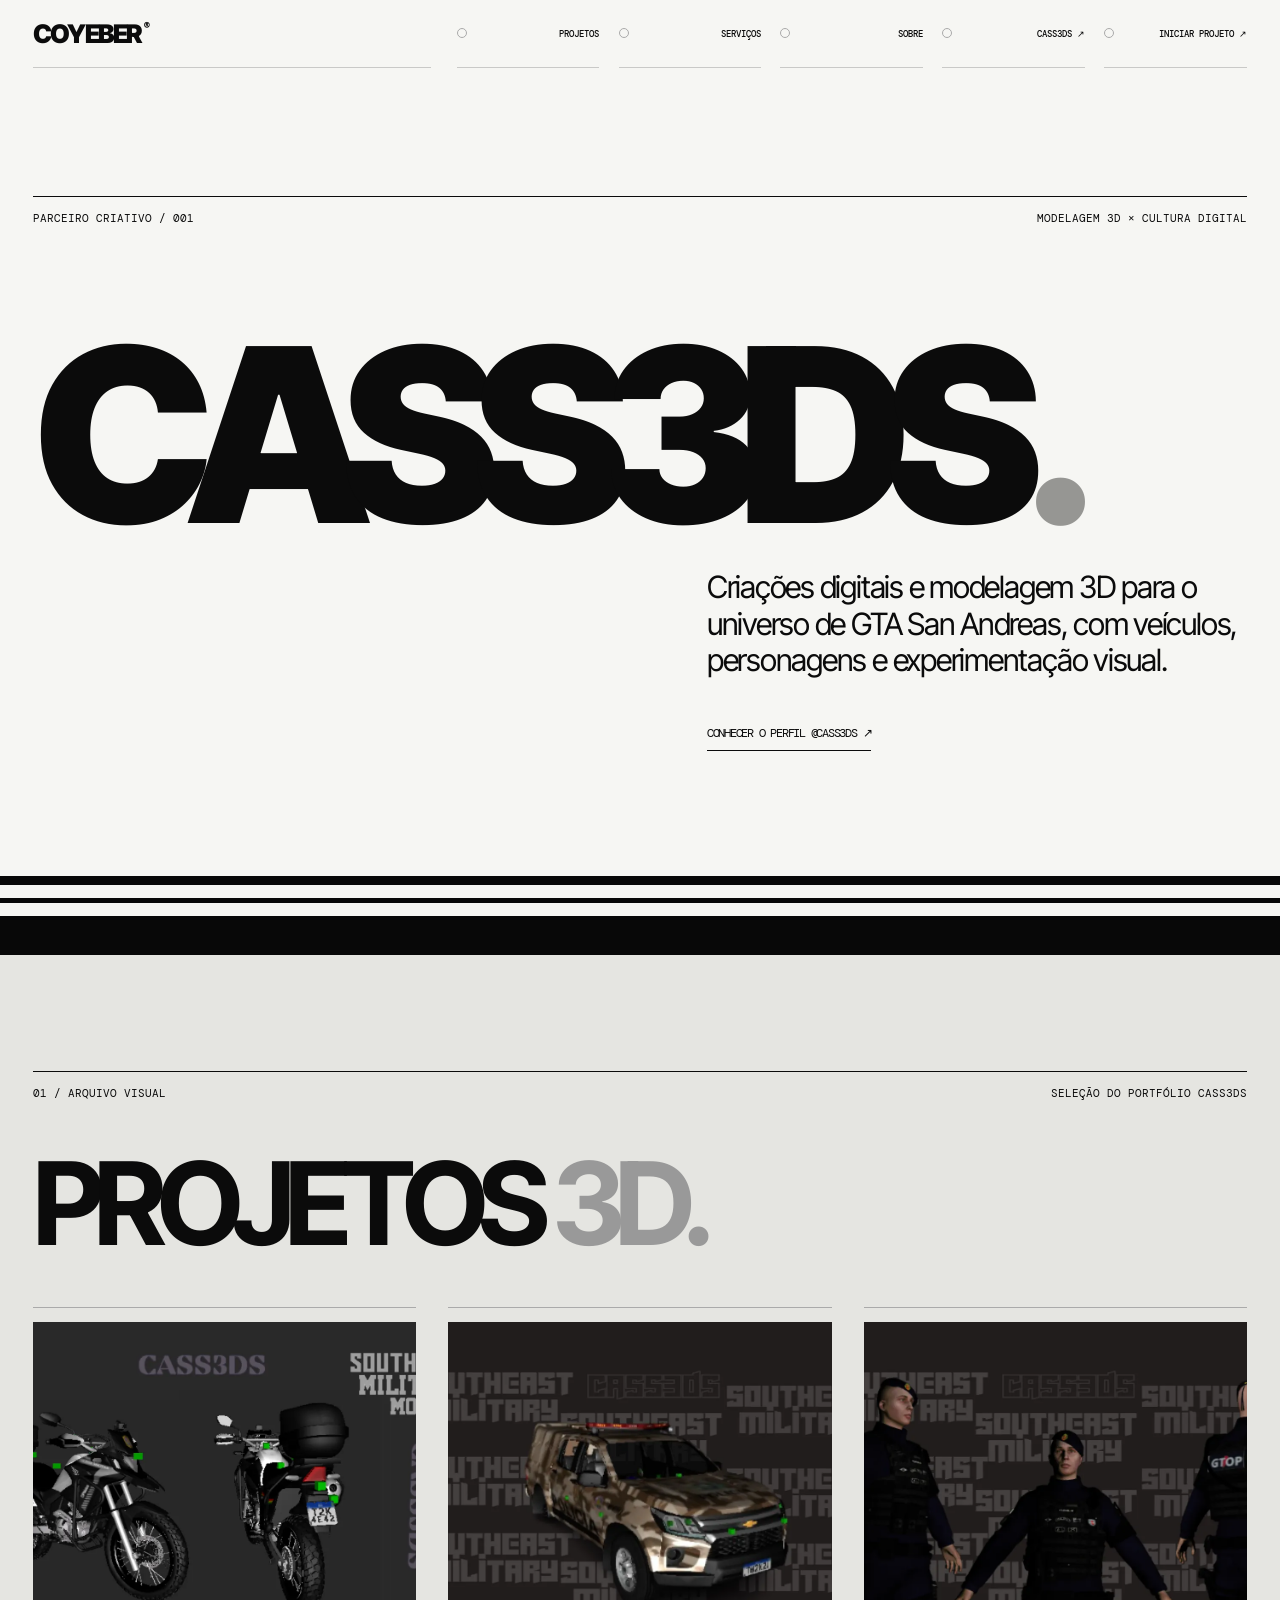
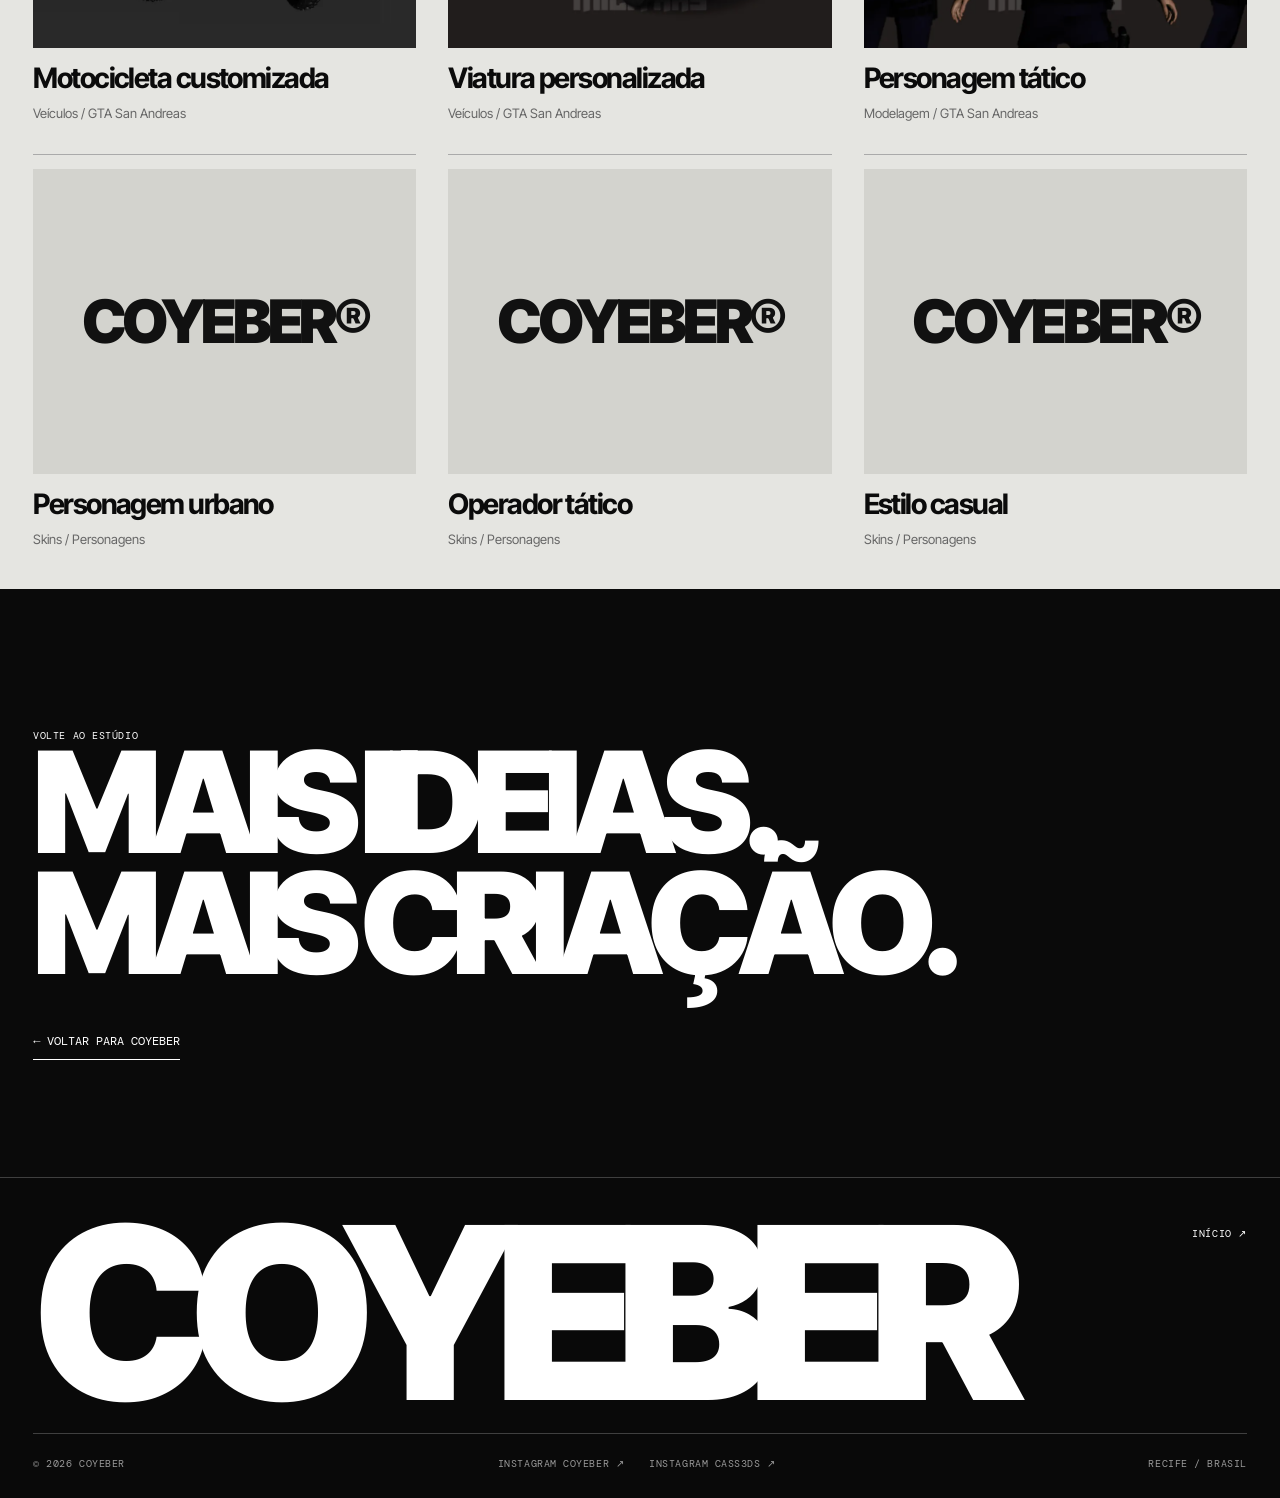
==== commit 158332db: "Partner 3D page: feature new user-provided work images and inline styles" ====
--- a/about.html
+++ b/about.html
@@ -10,7 +10,401 @@
   <link rel="preconnect" href="https://fonts.googleapis.com">
   <link rel="preconnect" href="https://fonts.gstatic.com" crossorigin>
   <link href="https://fonts.googleapis.com/css2?family=DM+Mono:wght@400;500&family=Inter+Tight:wght@400;500;600;700;800;900&display=swap" rel="stylesheet">
-  <link rel="stylesheet" href="./coyeber-redesign-2026.css">
+  <link rel="stylesheet" href="./coyeber-redesign-2026.css?v=portfolio-20261110">
+  <style id="coyeber-critical-styles">
+/* COYEBER® — editorial creative agency / 2026 */
+:root {
+  --paper: #f6f6f3;
+  --ink: #0b0b0b;
+  --white: #fff;
+  --gray: #686868;
+  --rule: #c9c9c7;
+  --muted: #e9e9e5;
+  --red: #df2228;
+  --mono: "DM Mono", "Courier New", monospace;
+  --sans: "Inter Tight", "Arial Narrow", Arial, sans-serif;
+  --page-margin: clamp(18px, 2.6vw, 48px);
+}
+*, *::before, *::after {box-sizing: border-box;}
+html {scroll-behavior: smooth;scroll-padding-top: 85px;}
+body {margin: 0;background: var(--paper);color: var(--ink);font-family: var(--sans);-webkit-font-smoothing: antialiased;}
+button, input, textarea, select {font: inherit;}
+button {cursor: pointer;}
+a {color: inherit;text-decoration: none;}
+img {max-width: 100%;display: block;}
+::selection {background: var(--ink);color: var(--white);}
+:focus-visible {outline: 2px solid var(--red);outline-offset: 5px;}
+.skip-link {position: fixed;top: -100px;left: 16px;padding: 12px 18px;color: white;background: black;z-index: 1000;}
+.skip-link:focus {top: 10px;}
+.section-shell {max-width: 1900px;margin-inline: auto;padding-inline: var(--page-margin);}
+.small-label,.section-kicker,.section-heading-top,.hero-meta,.hero-bottom,.cover-micro,.cover-foot,.project-index,.project-type,.archive-grid figcaption,.about-facts span,.process-grid>div>span,.contact-top,.form-disclaimer,.footer-bottom,.back-top {font-family: var(--mono);font-size: 10px;letter-spacing: .055em;}
+.site-header {position: relative;z-index: 100;background: var(--paper);}
+.header-inner {display: grid;grid-template-columns: 1.62fr 3.22fr;gap: 26px;max-width: 1900px;margin: auto;padding: 20px var(--page-margin) 0;}
+.brand {font-weight: 900;font-size: clamp(22px, 2vw, 31px);line-height: 1;letter-spacing: -.075em;white-space: nowrap;padding: 1px 0 20px;border-bottom: 1px solid var(--rule);}
+.brand-mark {font-family: var(--mono);font-size: 9px;vertical-align: top;letter-spacing: 0;margin-left: 3px;}
+.primary-nav {display: grid;grid-template-columns: repeat(5,minmax(0,1fr));gap: clamp(10px, 1.5vw, 25px);align-items: stretch;}
+.primary-nav>a {font-family: var(--mono);font-size: clamp(9px, .72vw, 12px);font-weight: 500;display: flex;align-items: flex-start;justify-content: space-between;gap: 5px;padding: 8px 0 20px;border-bottom: 1px solid var(--rule);white-space: nowrap;transition: border-color .2s;}
+.primary-nav>a:hover {border-color: var(--ink);}
+.primary-nav i {width: 10px;height: 10px;flex: 0 0 auto;border: 1px solid #aaa;border-radius: 50%;transition: background .2s,border-color .2s;}
+.primary-nav>a:hover i {background: var(--ink);border-color: var(--ink);}
+.nav-contact>span {font-size: 14px;line-height: .7;}
+.menu-toggle {display: none;}
+.hero {padding-top: clamp(80px, 8vw, 170px);min-height: min(760px,92vh);position: relative;padding-bottom: clamp(68px,7vw,125px);}
+.hero-meta {display: flex;justify-content: space-between;gap: 20px;color: #555;white-space: nowrap;font-size: 10px;}
+.status-dot {display: inline-block;width: 6px;height: 6px;background: var(--ink);border-radius: 100%;margin: 0 8px 1px 0;}
+.hero-composition {position: relative;padding-top: clamp(32px,3.9vw,70px);}
+.hero-title {font-size: clamp(60px,10.9vw,208px);line-height: .77;font-weight: 900;letter-spacing: -.095em;margin: 0;text-transform: uppercase;}
+.hero-title>span {display: block;white-space: nowrap;}
+.hero-indent {padding-left: 25.1%;}
+.hero-ending {display: flex !important;align-items: flex-end;gap: clamp(6px,1.1vw,20px);padding-left: 24.2%;margin-top: clamp(3px,.45vw,12px);}
+.hero-ending>span:last-child {font-size: .67em;letter-spacing: -.089em;margin-bottom: .017em;}
+.hero-period {color: var(--red);}
+.hero-object {height: .94em;width: 1.34em;flex: 0 0 auto;background: #080808;border-radius: 3px;color: white;display: flex;align-items: center;justify-content: center;position: relative;overflow: hidden;}
+.hero-object::before,.hero-object::after {content:"";position:absolute;border:1px solid #494949;border-radius:50%;width:.67em;height:.67em;transform:rotate(-26deg) scaleX(.56);}
+.hero-object::after {width:.84em;height:.84em;transform:rotate(26deg) scaleX(.56);border-color:#303030;}
+.hero-object-core {font-size:.64em;font-weight:900;letter-spacing:-.1em;line-height:1;color:white;transform:rotate(-17deg);z-index:1;}
+.object-caption {position:absolute;bottom:10%;left:7%;font-family:var(--mono);font-size:clamp(5px,.65vw,10px);letter-spacing:0;z-index:2;white-space:nowrap;}
+.hero-side-note {position:absolute;right:0;top:clamp(14px,1vw,25px);width:clamp(175px,18%,285px);text-align:justify;}
+.hero-side-note p {font-size:clamp(13px,1.1vw,19px);line-height:1.2;letter-spacing:-.03em;margin:14px 0 0;}
+.hero-side-note .small-label {display:block;text-align:right;color:#777;}
+.hero-bottom {display:flex;justify-content:space-between;align-items:center;gap:20px;margin-top:clamp(80px,10vw,180px);font-size:11px;}
+.inline-link {border-bottom: 1px solid var(--ink);padding-bottom:5px;font-family:var(--mono);}
+.inline-link span {margin-left:35px;}
+.hero-stripes {height: 89px;overflow:hidden;background:var(--paper);display:flex;flex-direction:column;justify-content:flex-end;gap:13px;}
+.hero-stripes span {display:block;background:#080808;width:100%;height:9px;flex-shrink:0;}
+.hero-stripes span:nth-child(2) {height:5px;}
+.hero-stripes span:last-child {height:39px;}
+.intro-section {background:var(--ink);color:white;padding:clamp(80px,10vw,185px) 0 clamp(85px,11vw,200px);}
+.intro-layout {display:grid;grid-template-columns:1fr 2.3fr;gap:40px;}
+.section-kicker {margin:0;padding-top:12px;}
+.intro-layout h2 {font-size:clamp(55px,8.9vw,160px);font-weight:900;line-height:.89;letter-spacing:-.08em;margin:0;}
+.intro-layout h2 em {font-style:normal;color:#8c8c8c;}
+.intro-layout p:not(.section-kicker) {font-size:clamp(19px,2.4vw,36px);line-height:1.24;letter-spacing:-.035em;max-width:760px;margin:60px 0 36px;}
+.text-link {display:inline-flex;align-items:center;gap:56px;font-family:var(--mono);font-size:12px;border-bottom:1px solid;padding-bottom:9px;}
+.text-link-light {border-color:#aaa;}
+.services-section,.works-section>.section-shell,.archive-section,.process-section {padding-top:clamp(90px,9vw,160px);padding-bottom:clamp(100px,9vw,165px);}
+.section-heading {margin-bottom:clamp(38px,5vw,80px);}
+.section-heading-top {border-top:1px solid var(--ink);padding-top:12px;display:flex;align-items:center;justify-content:space-between;gap:15px;font-size:11px;}
+.section-heading h2 {font-weight:900;letter-spacing:-.075em;line-height:.95;font-size:clamp(58px,8.1vw,145px);margin:clamp(40px,5vw,80px) 0 0;}
+.section-heading h2>span {color:#969693;}
+.section-heading h2 sup {font-family:var(--mono);letter-spacing:0;font-size:12px;vertical-align:top;position:relative;top:15px;margin-left:13px;}
+.services-list {border-top:1px solid var(--ink);}
+.service-row {display:grid;grid-template-columns: minmax(50px,.5fr) minmax(0,4fr) minmax(35px,.3fr);gap:20px;padding:clamp(20px,2.8vw,45px) 0;border-bottom:1px solid var(--rule);transition:padding .25s;}
+.service-row:hover {padding-inline:10px;}
+.service-num {font-family:var(--mono);font-size:11px;padding-top:7px;}
+.service-row h3 {font-size:clamp(25px,3.45vw,61px);line-height:1;letter-spacing:-.055em;margin:0;font-weight:800;}
+.service-row p {font-size:clamp(13px,1.15vw,19px);color:#5c5c5c;line-height:1.45;max-width:650px;margin:13px 0 0;}
+.service-arrow {font-size:clamp(27px,3vw,46px);line-height:1;justify-self:end;}
+.works-section {background:#ededeb;}
+.featured-grid {display:grid;grid-template-columns:1.23fr 1fr;gap:clamp(24px,3vw,55px);}
+.project-card {min-width:0;}
+.project-cover {height:clamp(300px,37vw,630px);overflow:hidden;position:relative;background:#151515;color:white;isolation:isolate;transition:transform .3s;}
+.project-card:not(.project-large) .project-cover {height:clamp(290px,31vw,510px);}
+.project-card:nth-child(3) .project-cover {height:clamp(290px,31vw,510px);}
+.project-card:nth-child(4) .project-cover {height:clamp(290px,31vw,510px);}
+.project-large {grid-row:span 1;}
+.cover-supercopa {background:#d72028;padding:clamp(25px,3vw,55px);display:flex;flex-direction:column;justify-content:space-between;}
+.cover-supercopa::before {content:"";position:absolute;width:65%;height:135%;border:2px solid #fff;border-radius:50%;top:-19%;right:-28%;transform:rotate(-29deg);opacity:.6;}
+.cover-supercopa::after {content:"";position:absolute;width:48%;height:108%;border:1px solid #fff;border-radius:50%;top:-7%;right:-13%;transform:rotate(-29deg);opacity:.6;}
+.cover-supercopa .cover-micro,.cover-supercopa .cover-foot,.super-text {position:relative;z-index:2;}
+.super-text {font-weight:900;letter-spacing:-.099em;font-size:clamp(63px,9.2vw,168px);line-height:.78;white-space:nowrap;}
+.super-text span {font-size:.1em;letter-spacing:0;position:relative;top:-4em;margin-left:8px;}
+.cover-foot {display:flex;justify-content:space-between;align-items:end;line-height:1.3;}
+.cover-foot span:first-child {font-weight:700;font-family:var(--sans);font-size:clamp(30px,3.8vw,60px);letter-spacing:-.075em;line-height:.87;}
+.cover-identity {padding:clamp(25px,3vw,50px);display:flex;flex-direction:column;justify-content:space-between;}
+.identity-symbol {font-size:clamp(200px,25vw,390px);line-height:.7;font-weight:900;letter-spacing:-.16em;text-align:center;margin-right:12%;}
+.identity-symbol span {font-size:.19em;vertical-align:top;letter-spacing:0;margin-left:.2em;color:#a8a8a8;}
+.identity-name {font-weight:900;font-size:clamp(21px,3.2vw,55px);letter-spacing:-.075em;}
+.cover-gallery {background:#e2e2e2;color:white;}
+.cover-gallery img {width:100%;height:100%;object-fit:cover;filter:grayscale(100%);transition:filter .5s,transform .6s;}
+.cover-gallery:hover img {filter:grayscale(0%);transform:scale(1.045);}
+.cover-stamp {position:absolute;bottom:22px;left:22px;background:#0b0b0b;color:white;padding:10px 12px;font-family:var(--mono);font-size:11px;line-height:1.4;}
+.cover-partner {background:#d6d5cf;color:#111;padding:clamp(25px,3vw,45px);display:flex;flex-direction:column;justify-content:space-between;}
+.cover-partner strong {font-weight:900;letter-spacing:-.1em;font-size:clamp(66px,9.9vw,160px);line-height:.95;position:relative;z-index:2;}
+.cover-partner strong span {font-weight:500;}
+.partner-grid {position:absolute;inset:0;background-image:linear-gradient(#9995 1px,transparent 1px),linear-gradient(90deg,#9995 1px,transparent 1px);background-size:39px 39px;opacity:.7;mask-image:linear-gradient(90deg,transparent,#000);}
+.partner-bottom {font-family:var(--mono);font-size:10px;letter-spacing:.08em;position:relative;z-index:2;}
+.project-info {display:flex;gap:14px;justify-content:space-between;padding:20px 0 48px;border-bottom:1px solid #b5b5b3;align-items:flex-end;}
+.project-index {display:block;color:#6b6b6b;}
+.project-info h3 {font-size:clamp(24px,2.5vw,41px);letter-spacing:-.06em;font-weight:800;line-height:1.05;margin:10px 0;}
+.project-info p {font-size:14px;line-height:1.45;margin:0;max-width:410px;color:#565656;}
+.project-type {font-size:10px;line-height:1.5;text-align:right;white-space:nowrap;}
+.project-action {text-decoration:underline;text-underline-offset:3px;}
+.archive-section {padding-bottom:clamp(100px,10vw,190px);}
+.archive-section .section-heading {margin-bottom:24px;}
+.archive-section .section-heading h2 span {color:var(--ink);}
+.archive-lead {font-size:clamp(17px,1.4vw,22px);line-height:1.3;max-width:630px;margin:0 0 50px auto;}
+.archive-grid {display:grid;grid-template-columns:repeat(3,1fr);gap:clamp(12px,2vw,28px);}
+.archive-grid figure {margin:0;min-width:0;}
+.archive-grid img {width:100%;aspect-ratio:1/1;object-fit:cover;background:#dededb;filter:grayscale(1);transition:filter .4s;}
+.archive-grid figure:hover img {filter:grayscale(0);}
+.archive-grid figcaption {border-bottom:1px solid var(--rule);display:flex;justify-content:space-between;padding:12px 0 18px;}
+.instagram-cta {display:flex;justify-content:space-between;align-items:center;gap:20px;border-top:1px solid var(--ink);border-bottom:1px solid var(--ink);margin-top:clamp(60px,8vw,130px);padding:clamp(24px,3vw,50px) 0;transition:padding .2s;}
+.instagram-cta:hover {padding-inline:12px;}
+.instagram-cta>span:first-child {display:flex;flex-direction:column;gap:12px;}
+.instagram-cta strong {font-size:clamp(53px,9vw,155px);letter-spacing:-.09em;line-height:.85;}
+.instagram-cta-arrow {font-size:clamp(44px,7vw,110px);line-height:1;}
+.about-section {background:#d9d9d4;padding:clamp(105px,10vw,180px) 0;}
+.about-layout {display:grid;grid-template-columns:1fr 2fr;gap:clamp(30px,4vw,75px);}
+.about-left {display:flex;flex-direction:column;justify-content:space-between;gap:80px;}
+.about-badge {height:180px;width:180px;border:1px solid #222;border-radius:50%;display:flex;align-items:center;justify-content:center;gap:4px;transform:rotate(-15deg);}
+.about-badge>span {font-weight:900;font-size:78px;letter-spacing:-.12em;}
+.about-badge small {font-family:var(--mono);font-size:9px;line-height:1.3;}
+.about-right h2 {font-size:clamp(51px,6.9vw,120px);letter-spacing:-.084em;line-height:.93;margin:0 0 75px;font-weight:900;}
+.about-right em {font-style:normal;color:#7a7a78;}
+.about-text {display:grid;grid-template-columns:1fr 1fr;gap:30px;}
+.about-text p {font-size:clamp(17px,1.5vw,23px);line-height:1.35;letter-spacing:-.025em;margin:0;}
+.about-facts {display:grid;grid-template-columns:repeat(3,1fr);gap:20px;border-top:1px solid #777;margin-top:75px;padding-top:23px;}
+.about-facts>div {display:flex;flex-direction:column;gap:6px;}
+.about-facts strong {font-size:clamp(14px,1.6vw,23px);letter-spacing:-.04em;}
+.about-facts span {color:#5c5c5c;}
+.process-grid {display:grid;grid-template-columns:repeat(4,1fr);gap:clamp(15px,2vw,35px);}
+.process-grid>div {border-top:1px solid var(--ink);padding-top:18px;}
+.process-grid h3 {font-size:clamp(27px,2.9vw,49px);letter-spacing:-.065em;margin:65px 0 13px;line-height:1;}
+.process-grid p {font-size:clamp(14px,1.15vw,18px);line-height:1.4;max-width:300px;color:#555;margin:0;}
+.contact-section {background:#090909;color:white;padding:clamp(85px,8vw,150px) 0 clamp(100px,9vw,175px);}
+.contact-top {display:flex;align-items:center;justify-content:space-between;border-top:1px solid #5d5d5d;padding-top:15px;}
+.contact-section h2 {font-size:clamp(77px,13.6vw,230px);line-height:.8;font-weight:900;letter-spacing:-.09em;margin:clamp(65px,9vw,130px) 0;}
+.contact-section h2 span {color:#777;}
+.contact-columns {display:grid;grid-template-columns:1fr 1.4fr;gap:clamp(35px,8vw,150px);align-items:start;}
+.contact-copy p {font-size:clamp(21px,2.6vw,40px);letter-spacing:-.05em;line-height:1.16;margin:0 0 45px;max-width:420px;}
+.contact-quick {display:inline-flex;align-items:center;gap:32px;border-bottom:1px solid #fff;padding-bottom:12px;font-family:var(--mono);font-size:12px;}
+.contact-form {display:grid;gap:28px;}
+.contact-form label {font-family:var(--mono);font-size:11px;display:flex;flex-direction:column;gap:12px;color:#a9a9a9;}
+.field-grid {display:grid;grid-template-columns:1fr 1fr;gap:20px;}
+.contact-form input,.contact-form select,.contact-form textarea {background:transparent;color:white;border:0;border-bottom:1px solid #686868;padding:12px 0 16px;border-radius:0;outline:0;width:100%;font-family:var(--sans);font-size:18px;}
+.contact-form input::placeholder,.contact-form textarea::placeholder {color:#6a6a6a;}
+.contact-form input:focus,.contact-form select:focus,.contact-form textarea:focus {border-color:#fff;}
+.contact-form select {appearance:none;background-image:url("data:image/svg+xml,%3Csvg xmlns='http://www.w3.org/2000/svg' width='16' height='16' viewBox='0 0 24 24' fill='none' stroke='white' stroke-width='2'%3E%3Cpath d='m6 9 6 6 6-6'/%3E%3C/svg%3E");background-repeat:no-repeat;background-position:right center;padding-right:22px;}
+.contact-form select option {background:#181818;}
+.contact-form button {border:none;background:white;color:#070707;font-family:var(--mono);font-size:12px;text-align:left;display:flex;justify-content:space-between;padding:22px 25px;transition:background .2s;}
+.contact-form button:hover {background:#d5d5d3;}
+.contact-form button span {font-size:24px;line-height:.6;}
+.form-disclaimer {font-size:10px;color:#929292;margin:-12px 0 0;line-height:1.5;}
+.site-footer {background:#090909;color:#fff;border-top:1px solid #3f3f3f;padding:45px 0 28px;}
+.footer-top {display:flex;justify-content:space-between;align-items:flex-start;gap:20px;border-bottom:1px solid #3f3f3f;padding-bottom:30px;}
+.footer-wordmark {font-size:clamp(80px,18.8vw,330px);font-weight:900;line-height:.75;letter-spacing:-.095em;display:block;}
+.footer-wordmark sup {font-family:var(--mono);letter-spacing:0;font-size:12px;position:relative;top:-3em;}
+.back-top {white-space:nowrap;padding-top:4px;}
+.footer-bottom {display:flex;justify-content:space-between;gap:24px;flex-wrap:wrap;padding-top:23px;color:#999;}
+.footer-bottom>div {display:flex;gap:25px;}
+.footer-bottom a:hover,.back-top:hover {color:white;text-decoration:underline;text-underline-offset:4px;}
+@media (min-width: 1800px) {.hero-title {font-size:208px;}.hero {min-height:820px;}}
+@media (max-width: 1150px) {
+  .header-inner {grid-template-columns:1.2fr 3fr;}
+  .primary-nav {gap:12px;}
+  .primary-nav>a {font-size:9px;}
+  .primary-nav i {width:7px;height:7px;}
+  .hero-title {font-size:10.5vw;}
+  .hero-side-note {width:190px;}
+  .project-type {white-space:normal;}
+}
+@media (max-width: 850px) {
+  .header-inner {display:flex;align-items:center;justify-content:space-between;padding-bottom:15px;border-bottom:1px solid var(--rule);}
+  .brand {padding:0;border:0;}
+  .menu-toggle {border:1px solid var(--ink);width:45px;height:43px;display:flex;flex-direction:column;justify-content:center;align-items:center;gap:6px;background:transparent;}
+  .menu-toggle span {width:19px;height:2px;background:var(--ink);transition:transform .2s;}
+  .menu-toggle[aria-expanded="true"] span:first-child {transform:translateY(4px) rotate(45deg);}
+  .menu-toggle[aria-expanded="true"] span:last-child {transform:translateY(-4px) rotate(-45deg);}
+  .primary-nav {display:none;position:absolute;top:100%;left:0;right:0;background:var(--paper);padding:15px var(--page-margin) 25px;border-bottom:1px solid var(--ink);box-shadow:0 12px 25px #0001;grid-template-columns:1fr;gap:0;}
+  .primary-nav.is-open {display:grid;}
+  .primary-nav>a {padding:15px 0;font-size:13px;justify-content:flex-start;gap:14px;}
+  .primary-nav>a span {margin-left:auto;}
+  .hero {min-height:650px;padding-top:90px;}
+  .hero-meta span:last-child {display:none;}
+  .hero-composition {padding-top:90px;}
+  .hero-side-note {top:0;width:200px;}
+  .hero-title {font-size:10.5vw;}
+  .hero-indent {padding-left:12%;}
+  .hero-ending {padding-left:4%;}
+  .hero-ending>span:last-child {font-size:.77em;}
+  .hero-object {width:1.1em;}
+  .intro-layout {grid-template-columns:1fr;}
+  .intro-layout .section-kicker {margin-bottom:35px;}
+  .intro-layout p:not(.section-kicker) {margin-top:38px;}
+  .featured-grid {gap:24px;}
+  .project-card:not(.project-large) .project-cover,.project-cover {height:360px;}
+  .project-info {flex-direction:column;align-items:start;padding-bottom:32px;}
+  .project-type {text-align:left;}
+  .about-layout {grid-template-columns:1fr;}
+  .about-left {flex-direction:row;align-items:start;}
+  .about-badge {height:100px;width:100px;}
+  .about-badge>span {font-size:42px;}
+  .about-badge small {font-size:6px;}
+  .about-right h2 {margin-bottom:45px;}
+  .contact-columns {grid-template-columns:1fr;}
+}
+@media (max-width: 600px) {
+  html {scroll-padding-top:65px;}
+  .section-shell {padding-inline:19px;}
+  .hero {min-height:610px;padding-top:38px;padding-bottom:75px;}
+  .hero-meta {font-size:9px;line-height:1.4;flex-wrap:wrap;gap:8px;}
+  .hero-meta span:nth-child(2) {margin-left:auto;}
+  .hero-composition {padding-top:135px;}
+  .hero-side-note {top:12px;right:0;width:min(220px,64vw);}
+  .hero-side-note p {font-size:13px;margin-top:9px;}
+  .hero-title {font-size:12.1vw;line-height:.91;letter-spacing:-.09em;}
+  .hero-indent {padding-left:10%;}
+  .hero-ending {gap:5px;padding-left:0;margin-top:7px;}
+  .hero-ending>span:last-child {font-size:.73em;}
+  .hero-object {width:1.23em;height:.98em;}
+  .object-caption {font-size:5px;}
+  .hero-bottom {margin-top:105px;align-items:flex-end;}
+  .hero-bottom>span {font-size:9px;text-align:right;}
+  .hero-bottom a {font-size:10px;max-width:148px;}
+  .hero-bottom a span {margin-left:10px;}
+  .hero-stripes {height:54px;gap:7px;}
+  .hero-stripes span {height:6px;}
+  .hero-stripes span:nth-child(2) {height:4px;}
+  .hero-stripes span:last-child {height:25px;}
+  .intro-section {padding-top:90px;padding-bottom:90px;}
+  .intro-layout h2 {font-size:14vw;}
+  .intro-layout p:not(.section-kicker) {font-size:20px;}
+  .section-heading-top {font-size:9px;}
+  .section-heading h2 {font-size:13vw;margin-top:42px;}
+  .section-heading h2 sup {font-size:9px;top:2px;margin-left:5px;}
+  .service-row {grid-template-columns:30px 1fr 20px;gap:8px;padding:23px 0;}
+  .service-row h3 {font-size:24px;}
+  .service-row p {font-size:13px;}
+  .service-arrow {font-size:22px;}
+  .featured-grid {grid-template-columns:1fr;gap:18px;}
+  .project-card:not(.project-large) .project-cover,.project-card:nth-child(3) .project-cover,.project-card:nth-child(4) .project-cover,.project-cover {height:365px;}
+  .super-text {font-size:clamp(61px,17vw,110px);}
+  .cover-supercopa {padding:25px;}
+  .cover-foot span:first-child {font-size:37px;}
+  .identity-symbol {font-size:260px;}
+  .cover-partner strong {font-size:100px;}
+  .project-info {gap:10px;}
+  .project-info h3 {font-size:28px;}
+  .archive-grid {grid-template-columns:repeat(2,1fr);gap:12px;}
+  .archive-lead {font-size:16px;margin-bottom:30px;}
+  .archive-grid figcaption {font-size:9px;}
+  .instagram-cta strong {font-size:16vw;}
+  .instagram-cta-arrow {font-size:50px;}
+  .about-section {padding:90px 0;}
+  .about-left {margin-bottom:30px;}
+  .about-right h2 {font-size:12.6vw;}
+  .about-text {grid-template-columns:1fr;gap:17px;}
+  .about-text p {font-size:18px;}
+  .about-facts {grid-template-columns:1fr 1fr;gap:24px 10px;margin-top:45px;}
+  .about-facts strong {font-size:17px;}
+  .process-grid {grid-template-columns:1fr 1fr;gap:35px 18px;}
+  .process-grid h3 {font-size:29px;margin:35px 0 10px;}
+  .process-grid p {font-size:14px;}
+  .contact-section h2 {font-size:17vw;margin:85px 0 55px;}
+  .contact-top {font-size:9px;}
+  .contact-copy p {font-size:29px;margin-bottom:35px;}
+  .field-grid {grid-template-columns:1fr;gap:25px;}
+  .contact-form input,.contact-form select,.contact-form textarea {font-size:16px;}
+  .footer-top {display:block;}
+  .footer-wordmark {font-size:20vw;margin-bottom:28px;}
+  .back-top {display:block;text-align:right;}
+  .footer-bottom {flex-direction:column;font-size:9px;}
+  .footer-bottom>div {flex-wrap:wrap;gap:14px 18px;}
+}
+@media (max-width: 360px) {
+  .hero-title {font-size:11.7vw;}
+  .hero-ending>span:last-child {font-size:.70em;}
+  .hero-object {width:1.12em;}
+  .cover-partner strong {font-size:82px;}
+}
+@media (prefers-reduced-motion: reduce) {
+  html {scroll-behavior:auto;}
+  *,*::before,*::after {transition:none !important;animation:none !important;}
+}
+[hidden] { display: none !important; }
+
+
+
+/* — PORTFÓLIO REAL · NOVEMBRO 2026 — */
+.portfolio-hub{padding-top:clamp(95px,10vw,180px);padding-bottom:clamp(80px,7vw,135px);}
+.portfolio-hub .section-heading h2{font-size:clamp(62px,11vw,190px);margin-top:clamp(55px,7vw,120px);line-height:.84;}
+.portfolio-hub .portfolio-blurb{display:flex;justify-content:space-between;gap:40px;align-items:end;border-top:1px solid var(--rule);padding-top:24px;margin-top:clamp(55px,6vw,100px);}
+.portfolio-blurb p{max-width:490px;font-size:clamp(18px,1.8vw,28px);line-height:1.25;margin:0;letter-spacing:-.035em;}
+.portfolio-blurb span{font:11px var(--mono);white-space:nowrap;}
+.portfolio-jump{display:grid;grid-template-columns:repeat(4,1fr);gap:14px;margin-top:30px;}
+.portfolio-jump a{border:1px solid var(--ink);font-family:var(--mono);font-size:11px;display:flex;gap:20px;align-items:center;justify-content:space-between;padding:18px 17px;transition:background .2s,color .2s;}
+.portfolio-jump a:hover{background:var(--ink);color:#fff;}
+.portfolio-jump a span{font-size:20px;line-height:.8;}
+.work-category{padding:clamp(100px,10vw,190px) 0;}
+.work-category:nth-of-type(even){background:#e9e9e5;}
+.work-category .category-top{display:flex;justify-content:space-between;gap:20px;border-top:1px solid var(--ink);padding-top:12px;font:11px var(--mono);}
+.work-category .category-head{display:grid;grid-template-columns:1.5fr .65fr;gap:clamp(30px,6vw,110px);align-items:end;margin:clamp(46px,5vw,90px) 0 clamp(50px,5vw,90px);}
+.work-category .category-head h2{font-size:clamp(60px,9.2vw,165px);line-height:.84;letter-spacing:-.09em;font-weight:900;margin:0;}
+.work-category .category-head h2 span{color:#999;}
+.work-category .category-head p{font-size:clamp(16px,1.4vw,22px);line-height:1.3;margin:0;letter-spacing:-.025em;}
+.work-grid{display:grid;gap:clamp(20px,2.7vw,44px);}
+.work-grid.two-up{grid-template-columns:repeat(2,minmax(0,1fr));}
+.work-grid.three-up{grid-template-columns:repeat(3,minmax(0,1fr));}
+.work-item{margin:0;min-width:0;}
+.work-image{overflow:hidden;background:#d5d5d1;position:relative;}
+.work-image img{display:block;width:100%;height:100%;object-fit:cover;transition:transform .5s ease;filter:none;}
+.work-item:hover .work-image img{transform:scale(1.02);}
+.work-image.portrait{aspect-ratio:4/5;}
+.work-image.landscape{aspect-ratio:4/3;}
+.work-image.wide{aspect-ratio:16/9;}
+.work-image.panorama{aspect-ratio:1408/655;}
+.work-image img.contain{object-fit:contain;background:#171717;}
+.work-image.tilt-top img{object-position:center 30%;}
+.work-item figcaption{display:flex;justify-content:space-between;gap:24px;border-top:1px solid var(--rule);padding-top:15px;margin-top:18px;align-items:start;}
+.work-item h3{font-size:clamp(22px,2.7vw,45px);letter-spacing:-.06em;line-height:1.05;margin:5px 0 8px;}
+.work-item p{font-size:14px;line-height:1.5;max-width:500px;color:#666;margin:0;}
+.work-index,.work-tag{font:10px var(--mono);letter-spacing:.03em;}
+.work-index{color:#777;display:block;margin-bottom:6px;}
+.work-tag{white-space:nowrap;text-align:right;padding-top:3px;}
+.work-category.dark-work{background:#0b0b0b;color:#fff;}
+.dark-work .category-top{border-color:#666;}
+.dark-work .category-head h2 span{color:#777;}
+.dark-work .work-item figcaption{border-color:#555;}
+.dark-work .work-item p,.dark-work .work-index{color:#aaa;}
+.dark-work .work-image{background:#292929;}
+.work-category .mini-cta{display:inline-flex;gap:30px;align-items:center;font:12px var(--mono);padding-bottom:10px;border-bottom:1px solid;margin-top:45px;}
+.work-category .mini-cta span{font-size:18px;}
+.work-category .mini-cta:hover{gap:40px;}
+.graphics-section .graphic-feature{display:block;margin:0;}
+.graphics-section .graphic-feature .work-image img{object-fit:cover;}
+.graphics-section .graphic-feature figcaption{display:flex;justify-content:space-between;gap:30px;border-top:1px solid var(--ink);margin-top:18px;padding-top:15px;}
+.graphics-section .graphic-feature h3{font-size:clamp(28px,3.8vw,60px);margin:4px 0 5px;letter-spacing:-.07em;}
+.graphics-section .graphic-feature p{font-size:15px;color:#555;max-width:460px;line-height:1.5;margin:0;}
+.graphics-section .graphic-feature .work-tag{padding-top:8px;}
+.graphics-section .archive-quick{display:flex;align-items:center;justify-content:space-between;gap:30px;background:#111;color:#fff;padding:clamp(23px,3vw,48px);margin-top:clamp(45px,5vw,90px);}
+.graphics-section .archive-quick strong{font-size:clamp(32px,4.6vw,70px);line-height:.95;letter-spacing:-.08em;}
+.graphics-section .archive-quick span{font-size:clamp(30px,4vw,60px);}
+.graphics-section .archive-quick:hover{background:#282828;}
+.portfolio-note{font:11px var(--mono);color:#777;margin:40px 0 0;line-height:1.5;}
+@media(max-width:1100px){
+ .work-category .category-head{grid-template-columns:1fr;gap:30px;}
+ .work-category .category-head p{max-width:570px;}
+ .work-grid.three-up{grid-template-columns:repeat(2,minmax(0,1fr));}
+ .work-grid.three-up>.work-item:last-child{grid-column:1/-1;max-width:650px;}
+ .portfolio-jump{grid-template-columns:repeat(2,1fr);}
+}
+@media(max-width:650px){
+ .portfolio-hub{padding-bottom:65px;}
+ .portfolio-hub .section-heading h2{font-size:16vw;}
+ .portfolio-hub .portfolio-blurb{display:block;margin-top:45px;}
+ .portfolio-blurb span{display:block;margin-bottom:20px;}
+ .portfolio-blurb p{font-size:19px;}
+ .portfolio-jump{grid-template-columns:1fr 1fr;gap:9px;margin-top:20px;}
+ .portfolio-jump a{padding:13px 10px;font-size:9px;gap:9px;}
+ .portfolio-jump a span{font-size:16px;}
+ .work-category{padding:80px 0;}
+ .work-category .category-top{font-size:9px;}
+ .work-category .category-head{margin:45px 0 35px;}
+ .work-category .category-head h2{font-size:15vw;}
+ .work-category .category-head p{font-size:17px;}
+ .work-grid.two-up,.work-grid.three-up{grid-template-columns:1fr;}
+ .work-grid.three-up>.work-item:last-child{grid-column:auto;}
+ .work-image.portrait{aspect-ratio:4/5;}
+ .work-item figcaption{gap:9px;}
+ .work-item h3{font-size:28px;}
+ .work-item p{font-size:13px;}
+ .work-tag{font-size:9px;white-space:normal;}
+ .graphics-section .graphic-feature figcaption{display:block;}
+ .graphics-section .graphic-feature .work-tag{display:block;text-align:left;margin-top:18px;}
+}
+
+  </style>
   <style>
     .partner-hero {padding-top:clamp(90px,10vw,175px);padding-bottom:clamp(95px,9vw,150px);}
     .partner-topline {font:11px var(--mono);border-top:1px solid var(--ink);padding-top:14px;display:flex;justify-content:space-between;gap:15px;}
@@ -61,9 +455,9 @@
         <div class="partner-topline"><span>01 / ARQUIVO VISUAL</span><span>SELEÇÃO DO PORTFÓLIO CASS3DS</span></div>
         <h2>PROJETOS <span>3D.</span></h2>
         <div class="partner-gallery">
-          <figure><img src="https://i.ibb.co/Cs5NqG66/wwfasa.png" alt="Modelo de veículo do portfólio CASS3DS" loading="lazy"><figcaption><h3>Rocam personalizado</h3><p>Veículos / GTA San Andreas</p></figcaption></figure>
-          <figure><img src="https://i.ibb.co/00FVPtD/Screenshot-4.png" alt="Viatura personalizada do portfólio CASS3DS" loading="lazy"><figcaption><h3>Viatura personalizada</h3><p>Veículos / GTA San Andreas</p></figcaption></figure>
-          <figure><img src="https://i.ibb.co/HfZ983Gx/fdzvgdh.png" alt="Aeronave do portfólio CASS3DS" loading="lazy"><figcaption><h3>Aeronaves</h3><p>Modelagem / GTA San Andreas</p></figcaption></figure>
+          <figure><img src="./assets/work/projeto-3d-moto.webp" alt="Motocicleta digital modelada em 3D em dois ângulos" loading="lazy"><figcaption><h3>Motocicleta customizada</h3><p>Veículos / GTA San Andreas</p></figcaption></figure>
+          <figure><img src="./assets/work/projeto-3d-viatura.webp" alt="Viatura camuflada modelada em 3D" loading="lazy"><figcaption><h3>Viatura personalizada</h3><p>Veículos / GTA San Andreas</p></figcaption></figure>
+          <figure><img src="./assets/work/projeto-3d-personagem.webp" alt="Personagem tático 3D exibido em três ângulos" loading="lazy"><figcaption><h3>Personagem tático</h3><p>Modelagem / GTA San Andreas</p></figcaption></figure>
           <figure><img src="https://i.ibb.co/mVXtLrNr/web66.png" alt="Personagem urbano do portfólio CASS3DS" loading="lazy"><figcaption><h3>Personagem urbano</h3><p>Skins / Personagens</p></figcaption></figure>
           <figure><img src="https://i.ibb.co/3YchKKWd/web77.png" alt="Personagem tático do portfólio CASS3DS" loading="lazy"><figcaption><h3>Operador tático</h3><p>Skins / Personagens</p></figcaption></figure>
           <figure><img src="https://i.ibb.co/1Gr09xMg/casa.png" alt="Personagem casual do portfólio CASS3DS" loading="lazy"><figcaption><h3>Estilo casual</h3><p>Skins / Personagens</p></figcaption></figure>
--- a/coyeber-redesign-2026.css
+++ b/coyeber-redesign-2026.css
@@ -299,3 +299,93 @@
   *,*::before,*::after {transition:none !important;animation:none !important;}
 }
 [hidden] { display: none !important; }
+
+
+
+/* — PORTFÓLIO REAL · NOVEMBRO 2026 — */
+.portfolio-hub{padding-top:clamp(95px,10vw,180px);padding-bottom:clamp(80px,7vw,135px);}
+.portfolio-hub .section-heading h2{font-size:clamp(62px,11vw,190px);margin-top:clamp(55px,7vw,120px);line-height:.84;}
+.portfolio-hub .portfolio-blurb{display:flex;justify-content:space-between;gap:40px;align-items:end;border-top:1px solid var(--rule);padding-top:24px;margin-top:clamp(55px,6vw,100px);}
+.portfolio-blurb p{max-width:490px;font-size:clamp(18px,1.8vw,28px);line-height:1.25;margin:0;letter-spacing:-.035em;}
+.portfolio-blurb span{font:11px var(--mono);white-space:nowrap;}
+.portfolio-jump{display:grid;grid-template-columns:repeat(4,1fr);gap:14px;margin-top:30px;}
+.portfolio-jump a{border:1px solid var(--ink);font-family:var(--mono);font-size:11px;display:flex;gap:20px;align-items:center;justify-content:space-between;padding:18px 17px;transition:background .2s,color .2s;}
+.portfolio-jump a:hover{background:var(--ink);color:#fff;}
+.portfolio-jump a span{font-size:20px;line-height:.8;}
+.work-category{padding:clamp(100px,10vw,190px) 0;}
+.work-category:nth-of-type(even){background:#e9e9e5;}
+.work-category .category-top{display:flex;justify-content:space-between;gap:20px;border-top:1px solid var(--ink);padding-top:12px;font:11px var(--mono);}
+.work-category .category-head{display:grid;grid-template-columns:1.5fr .65fr;gap:clamp(30px,6vw,110px);align-items:end;margin:clamp(46px,5vw,90px) 0 clamp(50px,5vw,90px);}
+.work-category .category-head h2{font-size:clamp(60px,9.2vw,165px);line-height:.84;letter-spacing:-.09em;font-weight:900;margin:0;}
+.work-category .category-head h2 span{color:#999;}
+.work-category .category-head p{font-size:clamp(16px,1.4vw,22px);line-height:1.3;margin:0;letter-spacing:-.025em;}
+.work-grid{display:grid;gap:clamp(20px,2.7vw,44px);}
+.work-grid.two-up{grid-template-columns:repeat(2,minmax(0,1fr));}
+.work-grid.three-up{grid-template-columns:repeat(3,minmax(0,1fr));}
+.work-item{margin:0;min-width:0;}
+.work-image{overflow:hidden;background:#d5d5d1;position:relative;}
+.work-image img{display:block;width:100%;height:100%;object-fit:cover;transition:transform .5s ease;filter:none;}
+.work-item:hover .work-image img{transform:scale(1.02);}
+.work-image.portrait{aspect-ratio:4/5;}
+.work-image.landscape{aspect-ratio:4/3;}
+.work-image.wide{aspect-ratio:16/9;}
+.work-image.panorama{aspect-ratio:1408/655;}
+.work-image img.contain{object-fit:contain;background:#171717;}
+.work-image.tilt-top img{object-position:center 30%;}
+.work-item figcaption{display:flex;justify-content:space-between;gap:24px;border-top:1px solid var(--rule);padding-top:15px;margin-top:18px;align-items:start;}
+.work-item h3{font-size:clamp(22px,2.7vw,45px);letter-spacing:-.06em;line-height:1.05;margin:5px 0 8px;}
+.work-item p{font-size:14px;line-height:1.5;max-width:500px;color:#666;margin:0;}
+.work-index,.work-tag{font:10px var(--mono);letter-spacing:.03em;}
+.work-index{color:#777;display:block;margin-bottom:6px;}
+.work-tag{white-space:nowrap;text-align:right;padding-top:3px;}
+.work-category.dark-work{background:#0b0b0b;color:#fff;}
+.dark-work .category-top{border-color:#666;}
+.dark-work .category-head h2 span{color:#777;}
+.dark-work .work-item figcaption{border-color:#555;}
+.dark-work .work-item p,.dark-work .work-index{color:#aaa;}
+.dark-work .work-image{background:#292929;}
+.work-category .mini-cta{display:inline-flex;gap:30px;align-items:center;font:12px var(--mono);padding-bottom:10px;border-bottom:1px solid;margin-top:45px;}
+.work-category .mini-cta span{font-size:18px;}
+.work-category .mini-cta:hover{gap:40px;}
+.graphics-section .graphic-feature{display:block;margin:0;}
+.graphics-section .graphic-feature .work-image img{object-fit:cover;}
+.graphics-section .graphic-feature figcaption{display:flex;justify-content:space-between;gap:30px;border-top:1px solid var(--ink);margin-top:18px;padding-top:15px;}
+.graphics-section .graphic-feature h3{font-size:clamp(28px,3.8vw,60px);margin:4px 0 5px;letter-spacing:-.07em;}
+.graphics-section .graphic-feature p{font-size:15px;color:#555;max-width:460px;line-height:1.5;margin:0;}
+.graphics-section .graphic-feature .work-tag{padding-top:8px;}
+.graphics-section .archive-quick{display:flex;align-items:center;justify-content:space-between;gap:30px;background:#111;color:#fff;padding:clamp(23px,3vw,48px);margin-top:clamp(45px,5vw,90px);}
+.graphics-section .archive-quick strong{font-size:clamp(32px,4.6vw,70px);line-height:.95;letter-spacing:-.08em;}
+.graphics-section .archive-quick span{font-size:clamp(30px,4vw,60px);}
+.graphics-section .archive-quick:hover{background:#282828;}
+.portfolio-note{font:11px var(--mono);color:#777;margin:40px 0 0;line-height:1.5;}
+@media(max-width:1100px){
+ .work-category .category-head{grid-template-columns:1fr;gap:30px;}
+ .work-category .category-head p{max-width:570px;}
+ .work-grid.three-up{grid-template-columns:repeat(2,minmax(0,1fr));}
+ .work-grid.three-up>.work-item:last-child{grid-column:1/-1;max-width:650px;}
+ .portfolio-jump{grid-template-columns:repeat(2,1fr);}
+}
+@media(max-width:650px){
+ .portfolio-hub{padding-bottom:65px;}
+ .portfolio-hub .section-heading h2{font-size:16vw;}
+ .portfolio-hub .portfolio-blurb{display:block;margin-top:45px;}
+ .portfolio-blurb span{display:block;margin-bottom:20px;}
+ .portfolio-blurb p{font-size:19px;}
+ .portfolio-jump{grid-template-columns:1fr 1fr;gap:9px;margin-top:20px;}
+ .portfolio-jump a{padding:13px 10px;font-size:9px;gap:9px;}
+ .portfolio-jump a span{font-size:16px;}
+ .work-category{padding:80px 0;}
+ .work-category .category-top{font-size:9px;}
+ .work-category .category-head{margin:45px 0 35px;}
+ .work-category .category-head h2{font-size:15vw;}
+ .work-category .category-head p{font-size:17px;}
+ .work-grid.two-up,.work-grid.three-up{grid-template-columns:1fr;}
+ .work-grid.three-up>.work-item:last-child{grid-column:auto;}
+ .work-image.portrait{aspect-ratio:4/5;}
+ .work-item figcaption{gap:9px;}
+ .work-item h3{font-size:28px;}
+ .work-item p{font-size:13px;}
+ .work-tag{font-size:9px;white-space:normal;}
+ .graphics-section .graphic-feature figcaption{display:block;}
+ .graphics-section .graphic-feature .work-tag{display:block;text-align:left;margin-top:18px;}
+}
